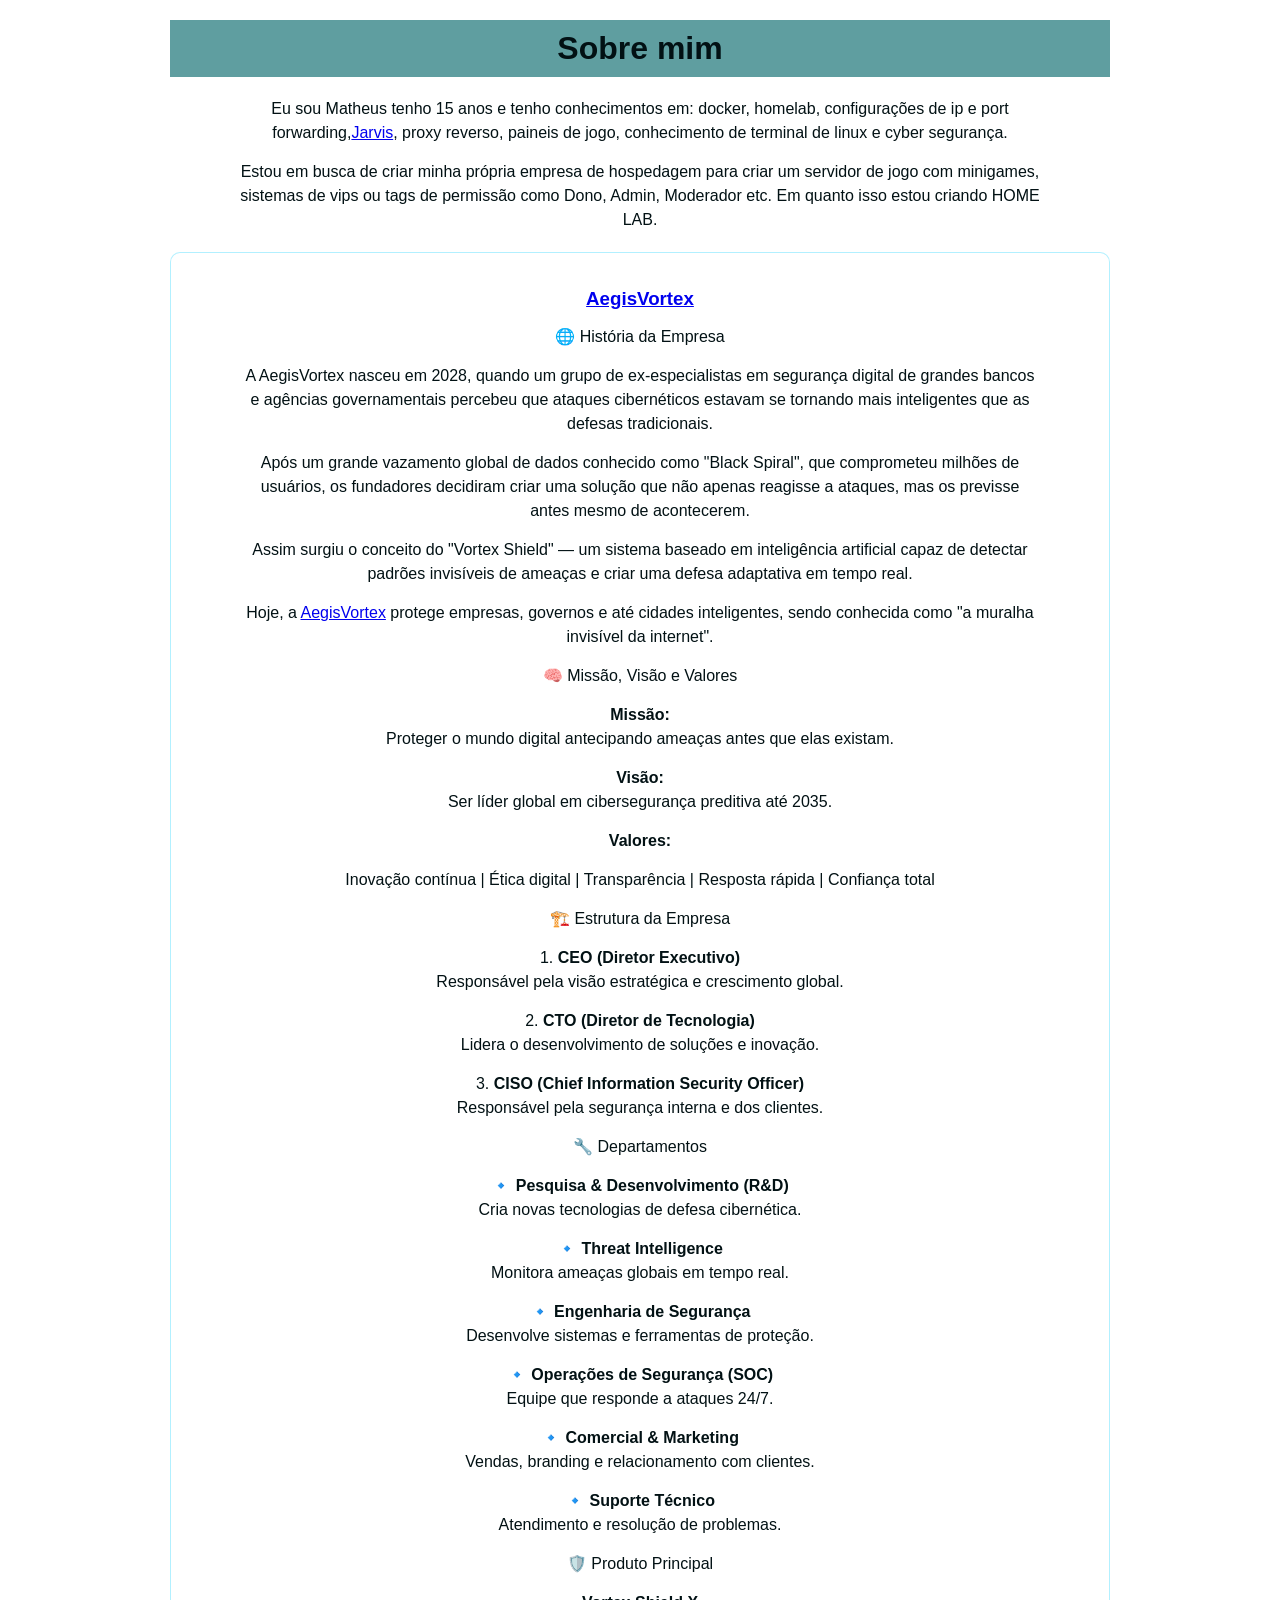
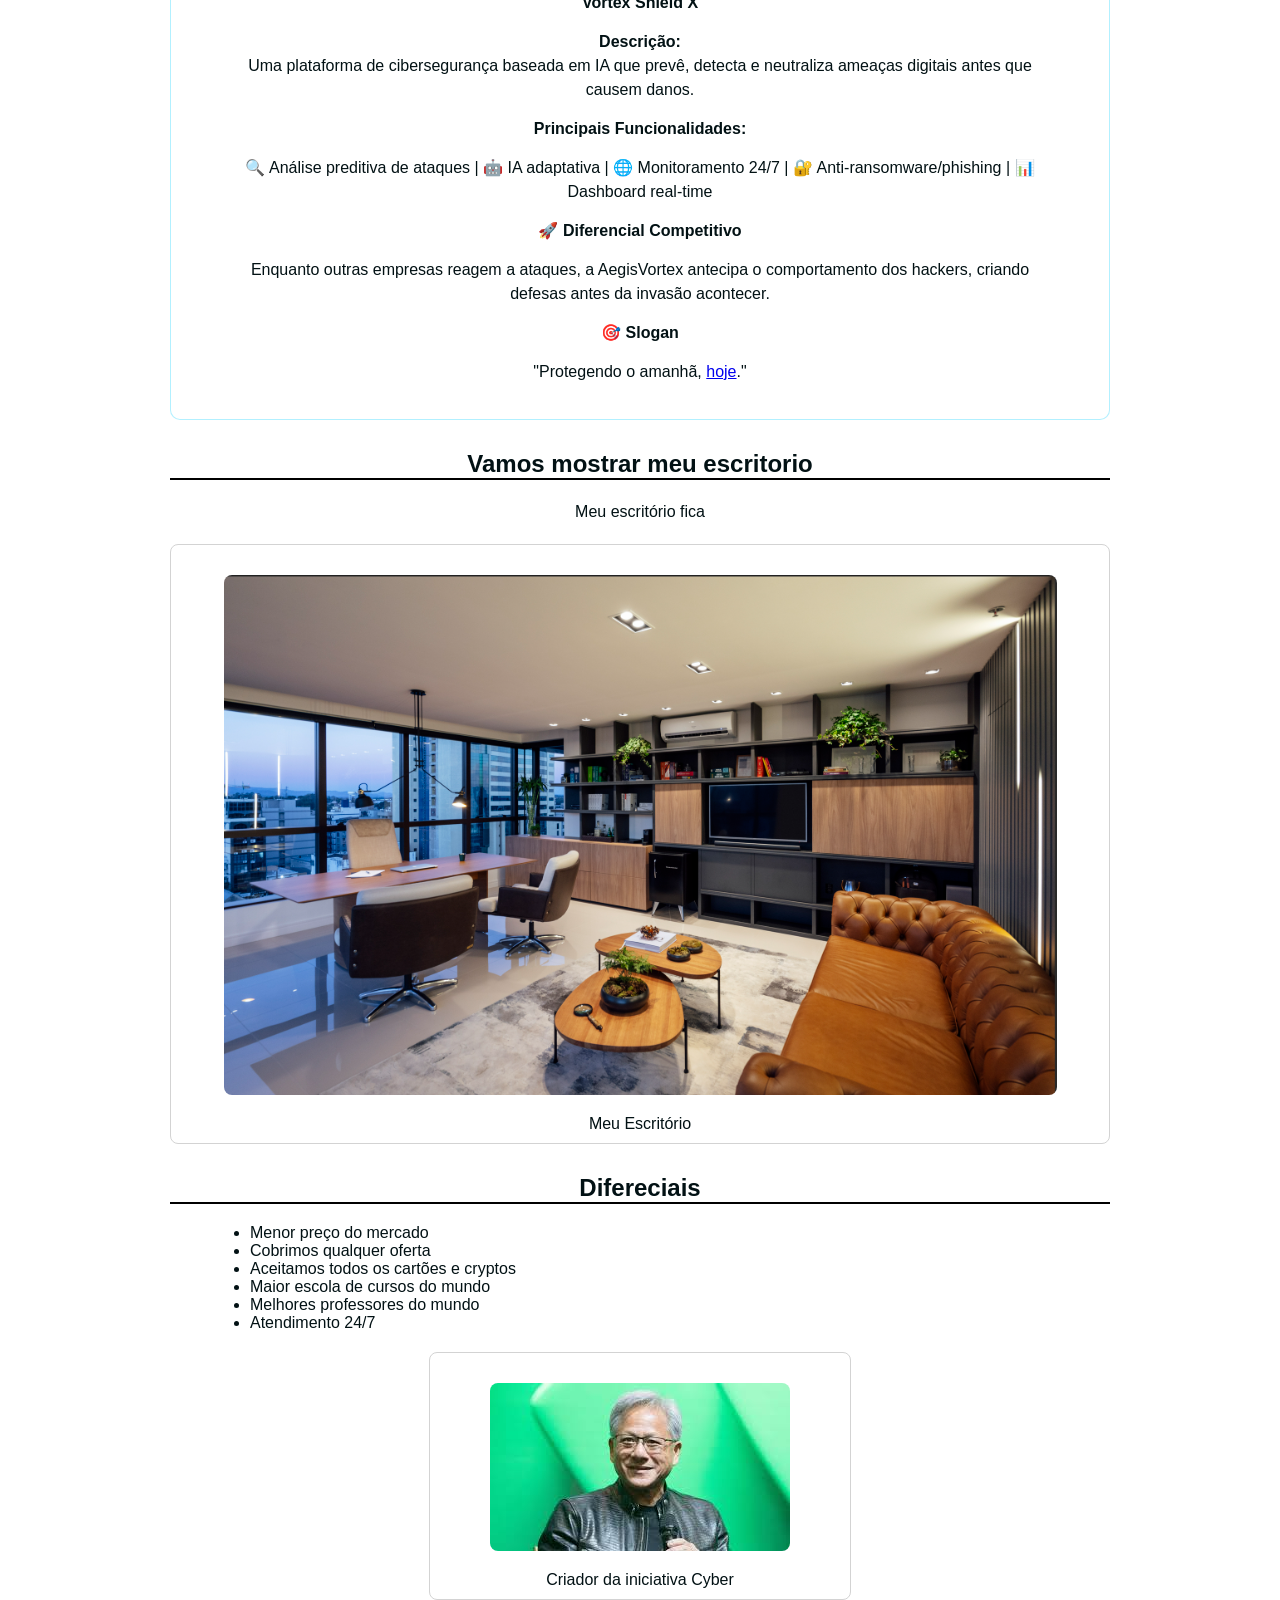
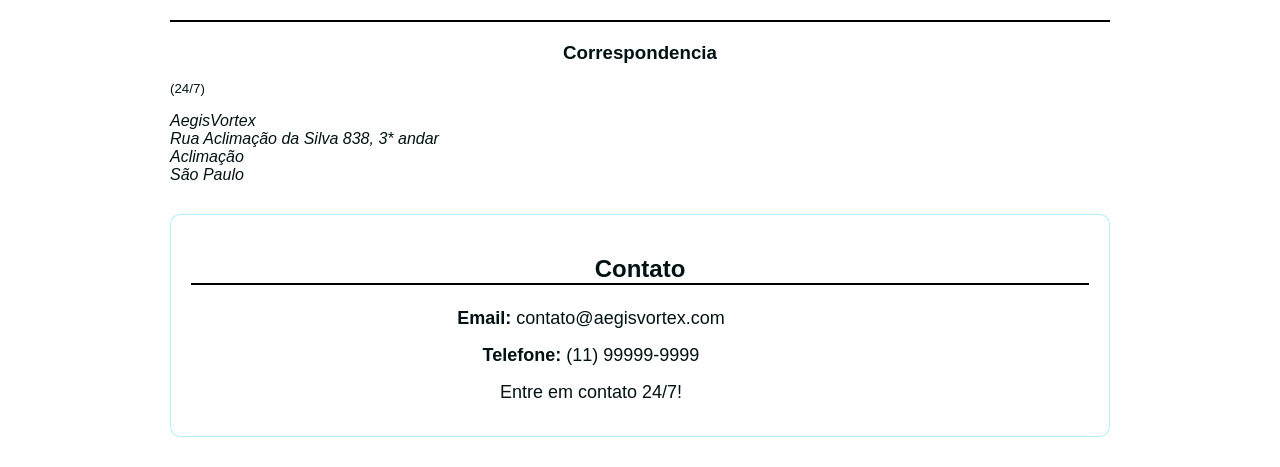
==== index.html @ 280e7a02 "s" ====
<!DOCTYPE html>
<html lang="pt-br">
<head>
    <meta charset="UTF-8">
    <meta name="viewport" content="width=device-width, initial-scale=1.0">
    <link rel="icon" href="logo.png">
    <link rel="stylesheet" href="sobre.css">
    <title>Matheus - Sobre Mim</title>
</head>
<body>
                                                        <h1 class="titulo">Sobre mim</h1>
    <p>Eu sou Matheus tenho 15 anos e tenho conhecimentos em: docker, homelab, configurações de ip e port forwarding,<a href="jarvis-blue.html">Jarvis</a>, proxy reverso, paineis de jogo, conhecimento de terminal de linux e cyber segurança.</p>
    <p>Estou em busca de criar minha própria empresa de hospedagem para criar um servidor de jogo com minigames, sistemas de vips ou tags de permissão como Dono, Admin, Moderador etc. Em quanto isso estou criando HOME LAB.</p>
    
    <div class="empresa">
        <h3><a href="black.html">AegisVortex</a></h3>
        
        <p>🌐 História da Empresa</p>
        
        <p>A AegisVortex nasceu em 2028, quando um grupo de ex-especialistas em segurança digital de grandes bancos e agências governamentais percebeu que ataques cibernéticos estavam se tornando mais inteligentes que as defesas tradicionais.</p>
        
        <p>Após um grande vazamento global de dados conhecido como "Black Spiral", que comprometeu milhões de usuários, os fundadores decidiram criar uma solução que não apenas reagisse a ataques, mas os previsse antes mesmo de acontecerem.</p>
        
        <p>Assim surgiu o conceito do "Vortex Shield" — um sistema baseado em inteligência artificial capaz de detectar padrões invisíveis de ameaças e criar uma defesa adaptativa em tempo real.</p>
        
        <p>Hoje, a <a href="https://maps.app.goo.gl/PgxfJiu7uHFUNtaAA">AegisVortex</a> protege empresas, governos e até cidades inteligentes, sendo conhecida como "a muralha invisível da internet".</p>
        
        <p>🧠 Missão, Visão e Valores</p>
        
        <p><strong>Missão:</strong><br>Proteger o mundo digital antecipando ameaças antes que elas existam.</p>
        
        <p><strong>Visão:</strong><br>Ser líder global em cibersegurança preditiva até 2035.</p>
        
        <p><strong>Valores:</strong></p>
        <p>Inovação contínua | Ética digital | Transparência | Resposta rápida | Confiança total</p>
        
        <p>🏗️ Estrutura da Empresa</p>
        
        <p>1. <strong>CEO (Diretor Executivo)</strong><br>Responsável pela visão estratégica e crescimento global.</p>
        
        <p>2. <strong>CTO (Diretor de Tecnologia)</strong><br>Lidera o desenvolvimento de soluções e inovação.</p>
        
        <p>3. <strong>CISO (Chief Information Security Officer)</strong><br>Responsável pela segurança interna e dos clientes.</p>
        
        <p>🔧 Departamentos</p>
        
        <p>🔹 <strong>Pesquisa & Desenvolvimento (R&D)</strong><br>Cria novas tecnologias de defesa cibernética.</p>
        
        <p>🔹 <strong>Threat Intelligence</strong><br>Monitora ameaças globais em tempo real.</p>
        
        <p>🔹 <strong>Engenharia de Segurança</strong><br>Desenvolve sistemas e ferramentas de proteção.</p>
        
        <p>🔹 <strong>Operações de Segurança (SOC)</strong><br>Equipe que responde a ataques 24/7.</p>
        
        <p>🔹 <strong>Comercial & Marketing</strong><br>Vendas, branding e relacionamento com clientes.</p>
        
        <p>🔹 <strong>Suporte Técnico</strong><br>Atendimento e resolução de problemas.</p>
        
        <p>🛡️ Produto Principal</p>
        <p><strong>Vortex Shield X</strong></p>
        
        <p><strong>Descrição:</strong><br>Uma plataforma de cibersegurança baseada em IA que prevê, detecta e neutraliza ameaças digitais antes que causem danos.</p>
        
        <p><strong>Principais Funcionalidades:</strong></p>
        <p>🔍 Análise preditiva de ataques | 🤖 IA adaptativa | 🌐 Monitoramento 24/7 | 🔐 Anti-ransomware/phishing | 📊 Dashboard real-time</p>
        
        <p>🚀 <strong>Diferencial Competitivo</strong></p>
        <p>Enquanto outras empresas reagem a ataques, a AegisVortex antecipa o comportamento dos hackers, criando defesas antes da invasão acontecer.</p>
        
        <p>🎯 <strong>Slogan</strong></p>
        <p>"Protegendo o amanhã, <a href="sobre.html">hoje</a>." </p>
    </div>
    
    <footer>
        <h2 class="subtitulo">Vamos mostrar meu escritorio</h2>
        <p>Meu escritório fica</p>
        <figure>
            <img src="Escritorio.png" alt="Meu Escritorio">
            <figcaption>Meu Escritório</figcaption>
        </figure>
    </footer>  
    <h2 class="subtitulo">Difereciais</h2>
    
    <ul>
        <li>Menor preço do mercado</li>
        <li>Cobrimos qualquer oferta</li>
        <li>Aceitamos todos os cartões e cryptos</li>
        <li>Maior escola de cursos do mundo</li>
        <li>Melhores professores do mundo</li>
        <li>Atendimento 24/7</li>
    </ul>
    <figure class="fundadores">
        <img src="[data-uri]" alt="">
        <figcaption>
            Criador da iniciativa Cyber 
        </figcaption>
    </figure>

<!--contato-->
<h2 class="subtitulo"></h2>
<h3>Correspondencia</h3>
<small>(24/7)</small>
<address>
    AegisVortex
    <br>
    Rua Aclimação da Silva 838, 3* andar
    <br>
    Aclimação
    <br>
    São Paulo
    <br>
    </address>

    <div id="aba-contato-simples" class="contato-aba">
        <h2 class="subtitulo">Contato</h2>
        <p><strong>Email:</strong> contato@aegisvortex.com</p>
        <p><strong>Telefone:</strong> (11) 99999-9999</p>
        <p>Entre em contato 24/7!</p>
    </div>


</body>

</html>
---- sobre.css ----
body {
    font-family: "Helvetica", "Lucida Grande", "sans-serif";
    color: #021114;
    width: 940px;
    margin-left: auto;
    margin-right: auto;
}
/* o h1 no titulo */
.titulo {
    background-color: cadetblue;
    text-align: center;
    padding: 10px;
    margin: 20px 0;
    font-size: 32px;
}
/* h2 vai virar .subtitulo*/
.subtitulo {
    border-bottom: 2px solid black;
    text-align: center;
    margin: 20px 0;
}

h3 {
    text-align: center;
    margin: 15px 0;
}

p {
    text-align: center;
    max-width: 800px;
    margin: 15px auto;
    line-height: 1.5;
}

img {
    /*já alterei*/
    max-width: 100%;
    height: auto;
    display: block;
    margin: 20px auto;
    border-radius: 8px;
}

figure {
    text-align: center;
    background-color: white;
    border: 1px solid lightgrey;
    margin: 20px auto;
    padding: 10px;
    border-radius: 8px;
}

figcaption {
    margin-top: 10px;
}

.empresa {
    max-width: 900px;
    margin: 20px auto;
    text-align: center;
    padding: 20px;
    background: rgba(255,255,255,0.05);
    border-radius: 10px;
    border: 1px solid rgba(0,204,255,0.3);
}

.fundadores {
    width: 400px;
    margin: 20px auto;
}

footer {
    text-align: center;
    margin: 30px 0;
}

ul {
    max-width: 800px;
    margin: 20px auto;
    text-align: left;
    padding-left: 20px;
}

address {
    font-style: italic;
    margin: 15px 0;
}

#aba-contato-simples {
    max-width: 900px;
    margin: 30px auto;
    padding: 20px;
    background: rgba(255,255,255,0.05);
    border: 1px solid rgba(0,204,255,0.3);
    border-radius: 10px;
    text-align: center;
}

.contato-aba p {
    font-size: 18px;
    margin: 10px 0;
}
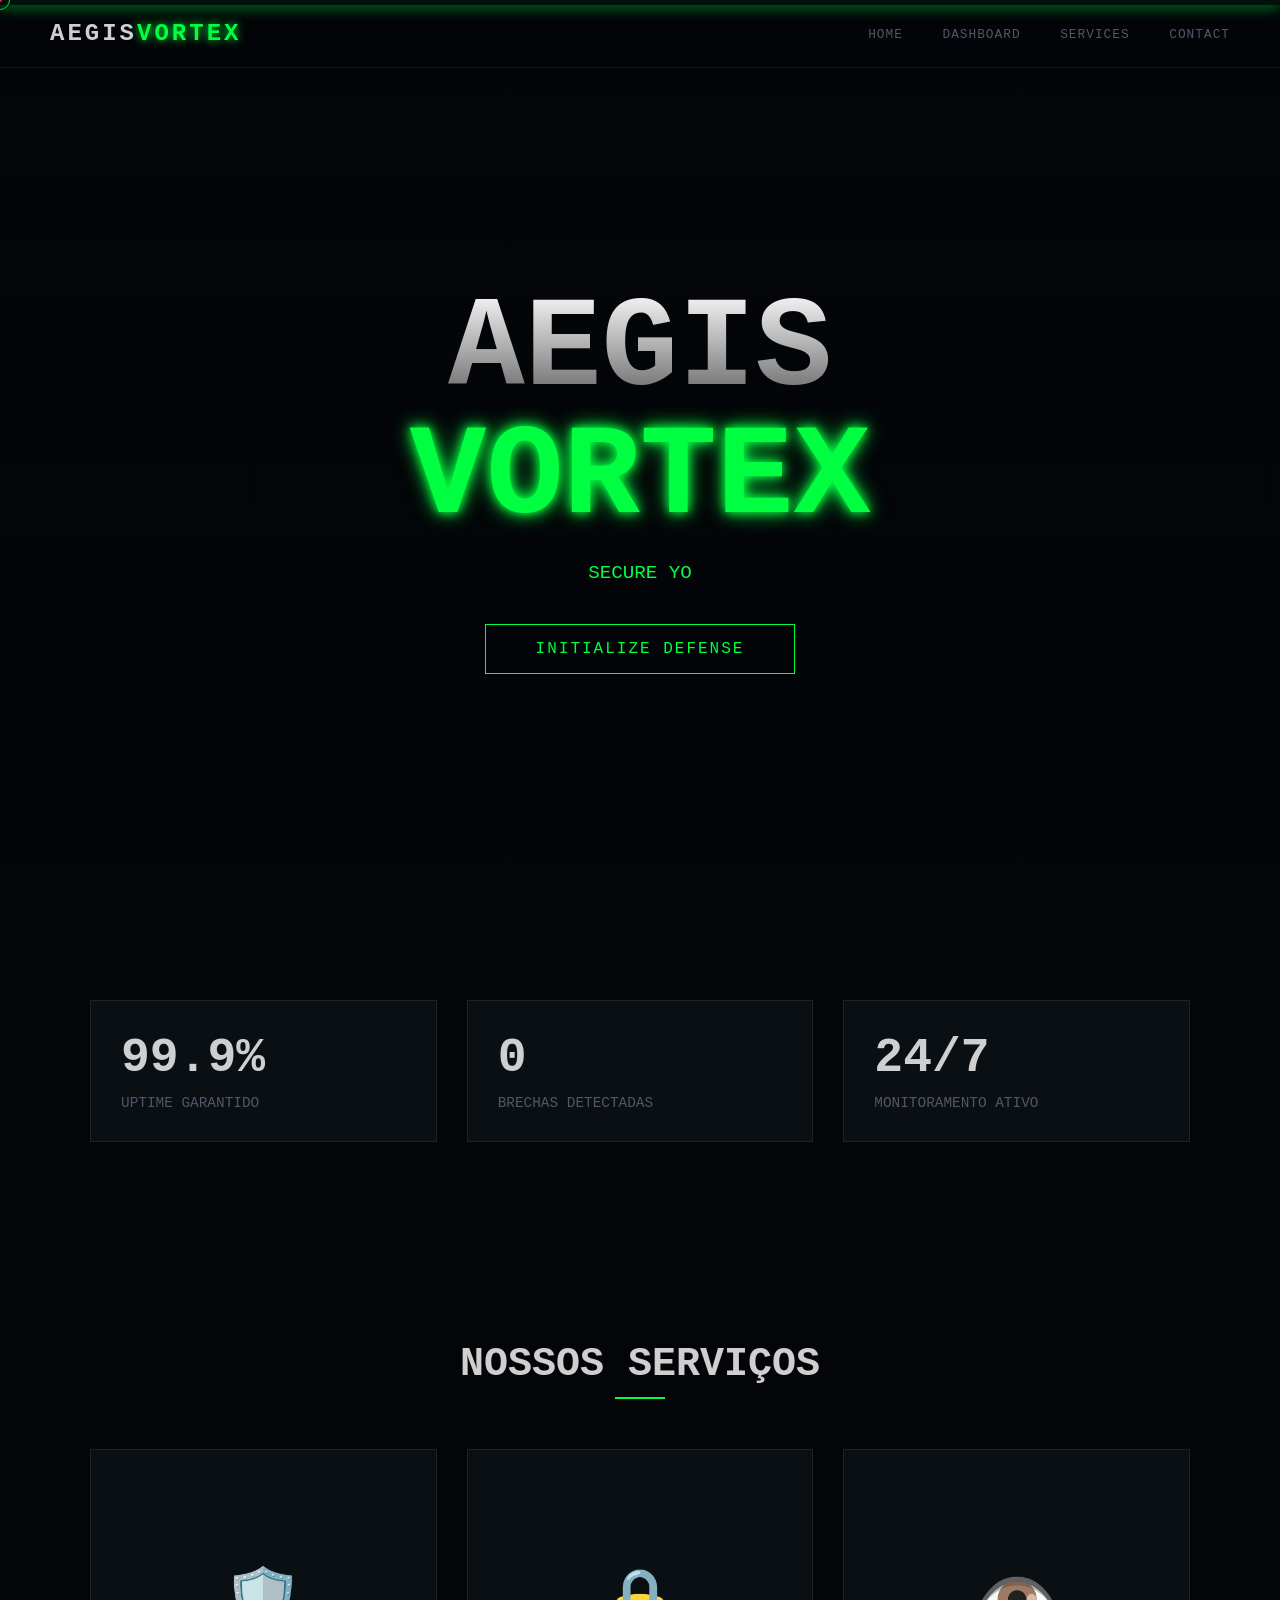
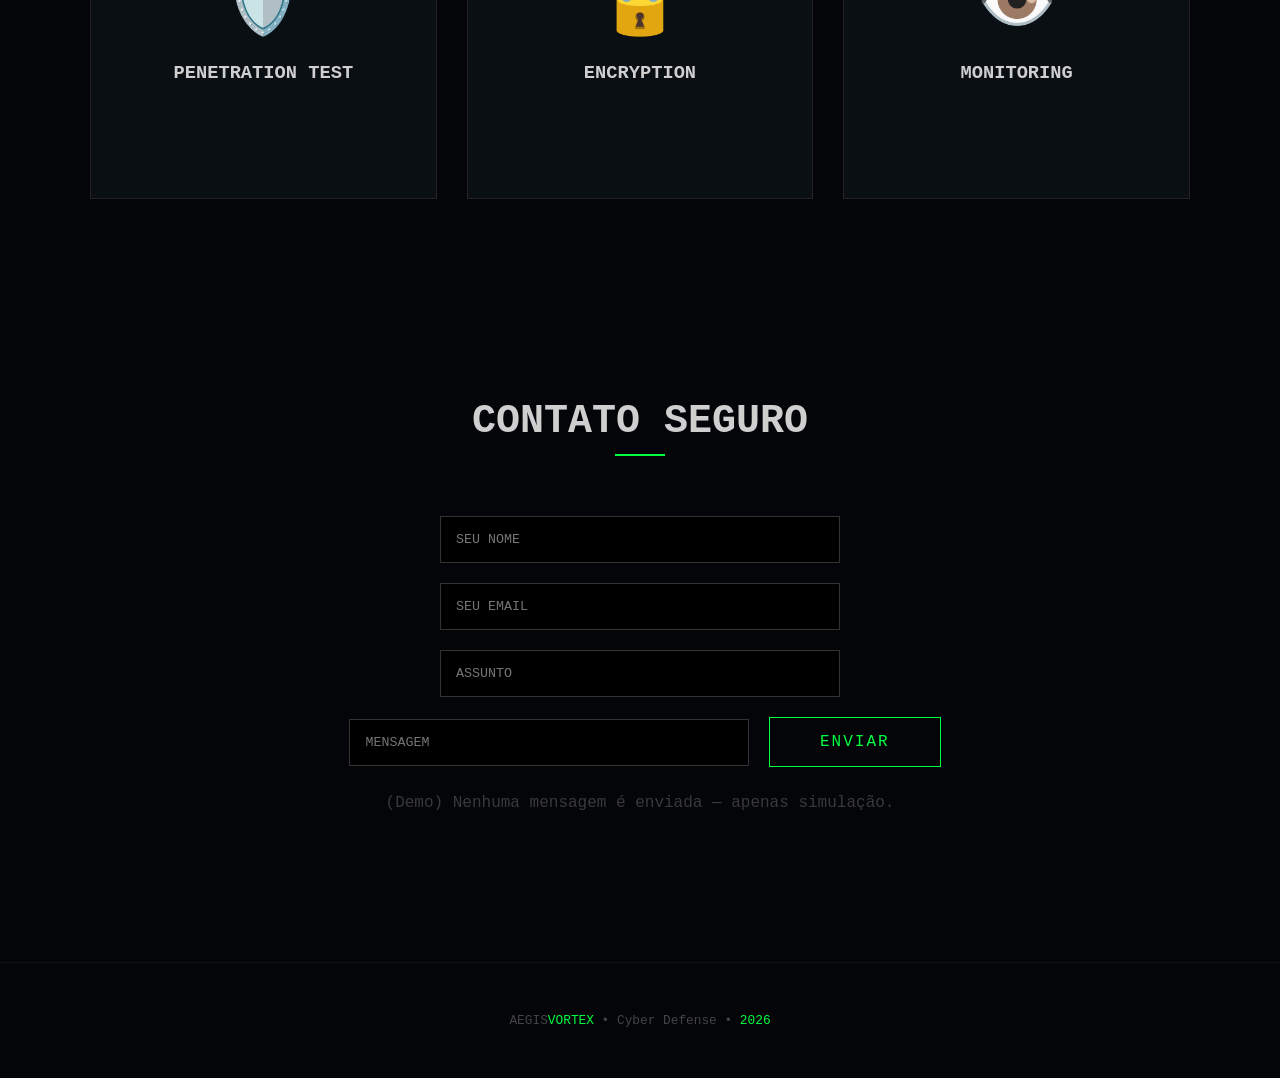
==== commit bf0e426f: "s" ====
--- a/index.html
+++ b/index.html
@@ -1,124 +1,299 @@
-<!DOCTYPE html>
-<html lang="pt-br">
-<head>
-    <meta charset="UTF-8">
-    <meta name="viewport" content="width=device-width, initial-scale=1.0">
-    <link rel="icon" href="logo.png">
-    <link rel="stylesheet" href="sobre.css">
-    <title>Matheus - Sobre Mim</title>
-</head>
-<body>
-                                                        <h1 class="titulo">Sobre mim</h1>
-    <p>Eu sou Matheus tenho 15 anos e tenho conhecimentos em: docker, homelab, configurações de ip e port forwarding,<a href="jarvis-blue.html">Jarvis</a>, proxy reverso, paineis de jogo, conhecimento de terminal de linux e cyber segurança.</p>
-    <p>Estou em busca de criar minha própria empresa de hospedagem para criar um servidor de jogo com minigames, sistemas de vips ou tags de permissão como Dono, Admin, Moderador etc. Em quanto isso estou criando HOME LAB.</p>
-    
-    <div class="empresa">
-        <h3><a href="black.html">AegisVortex</a></h3>
-        
-        <p>🌐 História da Empresa</p>
-        
-        <p>A AegisVortex nasceu em 2028, quando um grupo de ex-especialistas em segurança digital de grandes bancos e agências governamentais percebeu que ataques cibernéticos estavam se tornando mais inteligentes que as defesas tradicionais.</p>
-        
-        <p>Após um grande vazamento global de dados conhecido como "Black Spiral", que comprometeu milhões de usuários, os fundadores decidiram criar uma solução que não apenas reagisse a ataques, mas os previsse antes mesmo de acontecerem.</p>
-        
-        <p>Assim surgiu o conceito do "Vortex Shield" — um sistema baseado em inteligência artificial capaz de detectar padrões invisíveis de ameaças e criar uma defesa adaptativa em tempo real.</p>
-        
-        <p>Hoje, a <a href="https://maps.app.goo.gl/PgxfJiu7uHFUNtaAA">AegisVortex</a> protege empresas, governos e até cidades inteligentes, sendo conhecida como "a muralha invisível da internet".</p>
-        
-        <p>🧠 Missão, Visão e Valores</p>
-        
-        <p><strong>Missão:</strong><br>Proteger o mundo digital antecipando ameaças antes que elas existam.</p>
-        
-        <p><strong>Visão:</strong><br>Ser líder global em cibersegurança preditiva até 2035.</p>
-        
-        <p><strong>Valores:</strong></p>
-        <p>Inovação contínua | Ética digital | Transparência | Resposta rápida | Confiança total</p>
-        
-        <p>🏗️ Estrutura da Empresa</p>
-        
-        <p>1. <strong>CEO (Diretor Executivo)</strong><br>Responsável pela visão estratégica e crescimento global.</p>
-        
-        <p>2. <strong>CTO (Diretor de Tecnologia)</strong><br>Lidera o desenvolvimento de soluções e inovação.</p>
-        
-        <p>3. <strong>CISO (Chief Information Security Officer)</strong><br>Responsável pela segurança interna e dos clientes.</p>
-        
-        <p>🔧 Departamentos</p>
-        
-        <p>🔹 <strong>Pesquisa & Desenvolvimento (R&D)</strong><br>Cria novas tecnologias de defesa cibernética.</p>
-        
-        <p>🔹 <strong>Threat Intelligence</strong><br>Monitora ameaças globais em tempo real.</p>
-        
-        <p>🔹 <strong>Engenharia de Segurança</strong><br>Desenvolve sistemas e ferramentas de proteção.</p>
-        
-        <p>🔹 <strong>Operações de Segurança (SOC)</strong><br>Equipe que responde a ataques 24/7.</p>
-        
-        <p>🔹 <strong>Comercial & Marketing</strong><br>Vendas, branding e relacionamento com clientes.</p>
-        
-        <p>🔹 <strong>Suporte Técnico</strong><br>Atendimento e resolução de problemas.</p>
-        
-        <p>🛡️ Produto Principal</p>
-        <p><strong>Vortex Shield X</strong></p>
-        
-        <p><strong>Descrição:</strong><br>Uma plataforma de cibersegurança baseada em IA que prevê, detecta e neutraliza ameaças digitais antes que causem danos.</p>
-        
-        <p><strong>Principais Funcionalidades:</strong></p>
-        <p>🔍 Análise preditiva de ataques | 🤖 IA adaptativa | 🌐 Monitoramento 24/7 | 🔐 Anti-ransomware/phishing | 📊 Dashboard real-time</p>
-        
-        <p>🚀 <strong>Diferencial Competitivo</strong></p>
-        <p>Enquanto outras empresas reagem a ataques, a AegisVortex antecipa o comportamento dos hackers, criando defesas antes da invasão acontecer.</p>
-        
-        <p>🎯 <strong>Slogan</strong></p>
-        <p>"Protegendo o amanhã, <a href="sobre.html">hoje</a>." </p>
-    </div>
-    
-    <footer>
-        <h2 class="subtitulo">Vamos mostrar meu escritorio</h2>
-        <p>Meu escritório fica</p>
-        <figure>
-            <img src="Escritorio.png" alt="Meu Escritorio">
-            <figcaption>Meu Escritório</figcaption>
-        </figure>
-    </footer>  
-    <h2 class="subtitulo">Difereciais</h2>
-    
-    <ul>
-        <li>Menor preço do mercado</li>
-        <li>Cobrimos qualquer oferta</li>
-        <li>Aceitamos todos os cartões e cryptos</li>
-        <li>Maior escola de cursos do mundo</li>
-        <li>Melhores professores do mundo</li>
-        <li>Atendimento 24/7</li>
-    </ul>
-    <figure class="fundadores">
-        <img src="[data-uri]" alt="">
-        <figcaption>
-            Criador da iniciativa Cyber 
-        </figcaption>
-    </figure>
-
-<!--contato-->
-<h2 class="subtitulo"></h2>
-<h3>Correspondencia</h3>
-<small>(24/7)</small>
-<address>
-    AegisVortex
-    <br>
-    Rua Aclimação da Silva 838, 3* andar
-    <br>
-    Aclimação
-    <br>
-    São Paulo
-    <br>
-    </address>
-
-    <div id="aba-contato-simples" class="contato-aba">
-        <h2 class="subtitulo">Contato</h2>
-        <p><strong>Email:</strong> contato@aegisvortex.com</p>
-        <p><strong>Telefone:</strong> (11) 99999-9999</p>
-        <p>Entre em contato 24/7!</p>
-    </div>
-
-
-</body>
-
-</html>
+<!DOCTYPE html>
+<html lang="pt-BR">
+<head>
+    <meta charset="UTF-8">
+    <meta name="viewport" content="width=device-width, initial-scale=1.0">
+    <title>AegisVortex - Cyber Defense</title>
+    <style>
+        :root {
+            --bg-dark: #030508;
+            --bg-panel: #0a0f14;
+            --primary: #00ff41;
+            --secondary: #00e5ff;
+            --danger: #ff0055;
+            --text-main: #cfcfcf;
+            --text-muted: #556;
+            --font-main: 'Courier New', monospace;
+        }
+        * { margin: 0; padding: 0; box-sizing: border-box; }
+        body { background: var(--bg-dark); color: var(--text-main); font-family: var(--font-main); overflow-x: hidden; }
+
+        /* CURSOR */
+        #cursor { position: fixed; width: 20px; height: 20px; border: 1px solid var(--primary); border-radius: 50%; pointer-events: none; z-index: 9999; transform: translate(-50%, -50%); mix-blend-mode: difference; }
+        #cursor::after { content: ''; position: absolute; top: 50%; left: 50%; width: 4px; height: 4px; background: var(--danger); transform: translate(-50%, -50%); border-radius: 50%; }
+
+        /* ANIMAÇÕES */
+        @keyframes scanline { 0% { top: -10%; } 100% { top: 110%; } }
+        @keyframes glitch-anim { 0% { clip-path: inset(20% 0 80% 0); transform: translate(-2px, 1px); } 20% { clip-path: inset(60% 0 10% 0); transform: translate(2px, -1px); } 40% { clip-path: inset(40% 0 50% 0); transform: translate(-2px, 2px); } 60% { clip-path: inset(80% 0 5% 0); transform: translate(2px, -2px); } 80% { clip-path: inset(10% 0 70% 0); transform: translate(-1px, 1px); } 100% { clip-path: inset(30% 0 50% 0); transform: translate(0); } }
+        @keyframes matrixRain { 0% { background-position: 0 0; } 100% { background-position: 0 100%; } }
+        @keyframes typing { from { width: 0; } to { width: 100%; } }
+        @keyframes blink { 50% { border-color: transparent; } }
+        @keyframes pulse { 0%, 100% { opacity: 1; } 50% { opacity: 0.5; } }
+        @keyframes float { 0%, 100% { transform: translateY(0); } 50% { transform: translateY(-10px); } }
+
+        /* LOADER */
+        #loader { position: fixed; inset: 0; background: #000; z-index: 9999; display: flex; flex-direction: column; align-items: center; justify-content: center; transition: opacity 0.8s ease, visibility 0.8s ease; }
+        #loader.hidden { opacity: 0; visibility: hidden; pointer-events: none; }
+        .loader-box { border: 1px solid var(--primary); padding: 40px; width: 450px; background: #000; position: relative; overflow: hidden; box-shadow: 0 0 30px rgba(0, 255, 65, 0.1); }
+        .loader-text { color: var(--primary); font-size: 1.2rem; border-right: 2px solid var(--primary); white-space: nowrap; overflow: hidden; display: inline-block; animation: typing 2s steps(25) forwards, blink 0.5s step-end infinite; width: 25ch; }
+        .loader-bar { position: absolute; bottom: 0; left: 0; height: 2px; background: var(--primary); width: 0%; box-shadow: 0 0 10px var(--primary); }
+        .skip-btn { position: absolute; bottom: 20px; right: 20px; background: transparent; border: 1px solid #333; color: #555; padding: 10px 20px; font-family: inherit; font-size: 0.8rem; cursor: pointer; transition: 0.3s; }
+        .skip-btn:hover { border-color: var(--primary); color: var(--primary); }
+
+        /* SCROLL PROGRESS */
+        #progressBar { position: fixed; top: 0; left: 0; height: 2px; background: linear-gradient(90deg, var(--primary), var(--secondary)); width: 0%; z-index: 10000; box-shadow: 0 0 10px var(--primary); }
+
+        /* SCANLINE */
+        .scanline-overlay { position: fixed; left: 0; width: 100%; height: 5px; background: rgba(0, 255, 65, 0.05); box-shadow: 0 0 15px var(--primary); z-index: 900; animation: scanline 4s linear infinite; pointer-events: none; }
+
+        /* MATRIX BG */
+        #matrix-bg { position: fixed; top: 0; left: 0; width: 100%; height: 100%; background: linear-gradient(to bottom, transparent 0%, var(--bg-dark) 100%), repeating-linear-gradient(0deg, transparent, transparent 2px, rgba(0, 255, 65, 0.03) 3px); z-index: -2; background-size: 100% 100%, 100% 4px; animation: matrixRain 20s linear infinite; pointer-events: none; }
+
+        /* MAIN CONTENT */
+        #main-content { opacity: 0; transition: opacity 1s ease; }
+        #main-content.visible { opacity: 1; }
+
+        /* HEADER */
+        header { display: flex; justify-content: space-between; align-items: center; padding: 20px 50px; background: rgba(3, 5, 8, 0.9); backdrop-filter: blur(5px); position: fixed; width: 100%; z-index: 100; border-bottom: 1px solid rgba(0,255,65,0.1); }
+        .logo { font-size: 1.5rem; font-weight: bold; letter-spacing: 3px; text-transform: uppercase; }
+        .logo span { color: var(--primary); text-shadow: 0 0 10px var(--primary); }
+        nav a { color: var(--text-muted); text-decoration: none; margin-left: 30px; font-size: 0.8rem; text-transform: uppercase; letter-spacing: 1px; transition: 0.3s; }
+        nav a:hover { color: var(--secondary); text-shadow: 0 0 10px var(--secondary); letter-spacing: 2px; }
+
+        /* HERO */
+        .hero { height: 100vh; display: flex; flex-direction: column; justify-content: center; align-items: center; text-align: center; perspective: 1000px; padding-top: 60px; }
+        .hero-title { font-size: 8rem; line-height: 1; background: linear-gradient(180deg, #fff, #555); -webkit-background-clip: text; -webkit-text-fill-color: transparent; position: relative; }
+        .hero-title-2 { font-size: 8rem; line-height: 1; color: var(--primary); -webkit-text-fill-color: var(--primary); text-shadow: 0 0 10px var(--primary), 0 0 20px var(--primary); }
+        .glitch-layer { position: absolute; top: 0; left: 0; width: 100%; height: 100%; opacity: 0; }
+        .hero:hover .glitch-layer:nth-child(2) { color: var(--danger); animation: glitch-anim 0.3s infinite; opacity: 0.8; }
+        .hero:hover .glitch-layer:nth-child(3) { color: var(--secondary); animation: glitch-anim 0.3s infinite reverse; opacity: 0.8; }
+        .hero-sub { color: var(--primary); font-size: 1.2rem; margin-top: 20px; }
+        .btn-cyber { margin-top: 40px; padding: 15px 50px; background: transparent; border: 1px solid var(--primary); color: var(--primary); font-family: inherit; font-size: 1rem; letter-spacing: 2px; position: relative; overflow: hidden; transition: 0.3s; cursor: pointer; }
+        .btn-cyber::before { content: ''; position: absolute; top: 0; left: -100%; width: 100%; height: 100%; background: linear-gradient(90deg, transparent, rgba(0,255,65,0.3), transparent); transition: 0.5s; }
+        .btn-cyber:hover::before { left: 100%; }
+        .btn-cyber:hover { background: var(--primary); color: #000; box-shadow: 0 0 30px rgba(0,255,65,0.4); }
+
+        /* DASHBOARD */
+        .dashboard { padding: 100px 50px; max-width: 1200px; margin: 0 auto; display: grid; grid-template-columns: repeat(auto-fit, minmax(300px, 1fr)); gap: 30px; }
+        .stat-card { background: var(--bg-panel); border: 1px solid #222; padding: 30px; position: relative; transition: 0.3s; }
+        .stat-card:hover { transform: translateY(-5px); border-color: var(--primary); }
+        .stat-number { font-size: 3rem; color: var(--text-main); font-weight: bold; animation: pulse 2s infinite; }
+        .stat-label { color: var(--text-muted); font-size: 0.9rem; text-transform: uppercase; margin-top: 10px; }
+
+        /* SERVICES */
+        .services-section { padding: 100px 50px; max-width: 1200px; margin: 0 auto; }
+        .section-title { font-size: 2.5rem; text-align: center; margin-bottom: 50px; }
+        .section-title::after { content: ''; display: block; width: 50px; height: 2px; background: var(--primary); margin: 10px auto 0; }
+        .flip-grid { display: grid; grid-template-columns: repeat(auto-fit, minmax(280px, 1fr)); gap: 30px; perspective: 1000px; }
+        .flip-card { height: 350px; transform-style: preserve-3d; transition: transform 0.8s; cursor: pointer; }
+        .flip-card:hover { transform: rotateY(180deg); }
+        .flip-card-inner { position: relative; width: 100%; height: 100%; transform-style: preserve-3d; }
+        .flip-front, .flip-back { position: absolute; width: 100%; height: 100%; backface-visibility: hidden; display: flex; flex-direction: column; justify-content: center; align-items: center; padding: 30px; text-align: center; border: 1px solid #222; background: var(--bg-panel); }
+        .flip-back { transform: rotateY(180deg); border-color: var(--secondary); background: rgba(0, 229, 255, 0.05); }
+        .icon-cyber { font-size: 4rem; color: var(--primary); margin-bottom: 20px; animation: float 3s ease-in-out infinite; }
+        .flip-back h3 { color: var(--secondary); margin-bottom: 15px; }
+
+        /* CONTACT */
+        .contact-section { padding: 100px 50px; text-align: center; max-width: 800px; margin: 0 auto; }
+        .input-cyber { width: 100%; max-width: 400px; padding: 15px; margin: 10px; background: #000; border: 1px solid #333; color: var(--primary); font-family: inherit; outline: none; transition: 0.3s; }
+        .input-cyber:focus { border-color: var(--primary); box-shadow: 0 0 15px rgba(0,255,65,0.2); }
+        .submit-cyber { margin-top: 10px; padding: 15px 50px; background: transparent; border: 1px solid var(--primary); color: var(--primary); font-family: inherit; font-size: 1rem; letter-spacing: 2px; cursor: pointer; transition: 0.3s; }
+        .submit-cyber:hover { background: var(--primary); color: #000; box-shadow: 0 0 30px rgba(0,255,65,0.4); }
+
+        /* FOOTER */
+        footer { padding: 50px; text-align: center; color: #444; font-size: 0.8rem; border-top: 1px solid #111; margin-top: 50px; }
+        footer span { color: var(--primary); }
+
+        @media (max-width: 768px) {
+            .hero-title, .hero-title-2 { font-size: 4rem; }
+            .dashboard { grid-template-columns: 1fr; }
+            header { padding: 20px; }
+            nav { display: none; }
+        }
+    </style>
+</head>
+<body>
+    <!-- CURSOR -->
+    <div id="cursor"></div>
+
+    <!-- SCANLINE -->
+    <div class="scanline-overlay"></div>
+
+    <!-- LOADER -->
+    <div id="loader">
+        <div class="loader-box">
+            <div class="loader-text">> EXECUTING AEGIS PROTOCOL...</div>
+            <div class="loader-bar" id="bar"></div>
+        </div>
+        <button class="skip-btn" id="skipBtn">[ SKIP INTRO ]</button>
+    </div>
+
+    <!-- BG MATRIX -->
+    <div id="matrix-bg"></div>
+
+    <!-- SCROLL PROGRESS BAR -->
+    <div id="progressBar"></div>
+
+    <!-- MAIN CONTENT -->
+    <div id="main-content">
+        <header>
+            <div class="logo">AEGIS<span>VORTEX</span></div>
+            <nav>
+                <a href="#home">HOME</a>
+                <a href="#dashboard">DASHBOARD</a>
+                <a href="#services">SERVICES</a>
+                <a href="#contact">CONTACT</a>
+            </nav>
+        </header>
+
+        <section id="home" class="hero">
+            <div style="position: relative;">
+                <h1 class="hero-title">AEGIS</h1>
+                <h1 class="hero-title glitch-layer">AEGIS</h1>
+                <h1 class="hero-title glitch-layer">AEGIS</h1>
+            </div>
+            <h1 class="hero-title-2">VORTEX</h1>
+            <p class="hero-sub" id="typewriter"></p>
+            <button class="btn-cyber" id="initBtn">INITIALIZE DEFENSE</button>
+        </section>
+
+        <section id="dashboard" class="dashboard">
+            <div class="stat-card">
+                <div class="stat-number">99.9%</div>
+                <div class="stat-label">Uptime Garantido</div>
+            </div>
+            <div class="stat-card">
+                <div class="stat-number">0</div>
+                <div class="stat-label">Brechas Detectadas</div>
+            </div>
+            <div class="stat-card">
+                <div class="stat-number">24/7</div>
+                <div class="stat-label">Monitoramento Ativo</div>
+            </div>
+        </section>
+
+        <section id="services" class="services-section">
+            <h2 class="section-title">NOSSOS SERVIÇOS</h2>
+            <div class="flip-grid">
+                <div class="flip-card">
+                    <div class="flip-card-inner">
+                        <div class="flip-front">
+                            <div class="icon-cyber">🛡️</div>
+                            <h3>PENETRATION TEST</h3>
+                        </div>
+                        <div class="flip-back">
+                            <h3>_ANALISE_AVANCADA</h3>
+                            <p>Simulamos ataques para identificar vulnerabilidades antes que invasores reais descubram.</p>
+                        </div>
+                    </div>
+                </div>
+                <div class="flip-card">
+                    <div class="flip-card-inner">
+                        <div class="flip-front">
+                            <div class="icon-cyber">🔒</div>
+                            <h3>ENCRYPTION</h3>
+                        </div>
+                        <div class="flip-back">
+                            <h3>_CRIPTOGRAFIA_MILITAR</h3>
+                            <p>Proteção de dados de nível militar com algoritmos pós-quânticos.</p>
+                        </div>
+                    </div>
+                </div>
+                <div class="flip-card">
+                    <div class="flip-card-inner">
+                        <div class="flip-front">
+                            <div class="icon-cyber">👁️</div>
+                            <h3>MONITORING</h3>
+                        </div>
+                        <div class="flip-back">
+                            <h3>_VIGILANCIA_CONTINUA</h3>
+                            <p>IA monitorando seus sistemas 24/7 para detectar anomalias em tempo real.</p>
+                        </div>
+                    </div>
+                </div>
+            </div>
+        </section>
+
+        <section id="contact" class="contact-section">
+            <h2 class="section-title">CONTATO SEGURO</h2>
+            <form id="contactForm" onsubmit="return false;">
+                <input type="text" class="input-cyber" name="name" placeholder="SEU NOME" required>
+                <input type="email" class="input-cyber" name="email" placeholder="SEU EMAIL" required>
+                <input type="text" class="input-cyber" name="subject" placeholder="ASSUNTO" required>
+                <input type="text" class="input-cyber" name="message" placeholder="MENSAGEM" required>
+                <button type="submit" class="submit-cyber">ENVIAR</button>
+                <p style="max-width:520px;margin:18px auto 0;color:#3a3a3a;">
+                    (Demo) Nenhuma mensagem é enviada — apenas simulação.
+                </p>
+            </form>
+        </section>
+
+        <footer>
+            <div>AEGIS<span>VORTEX</span> • Cyber Defense • <span id="year"></span></div>
+        </footer>
+    </div>
+
+    <script>
+        // Cursor
+        const cursor = document.getElementById('cursor');
+        window.addEventListener('mousemove', (e) => {
+            cursor.style.left = e.clientX + 'px';
+            cursor.style.top = e.clientY + 'px';
+        });
+
+        // Loader + reveal
+        const loader = document.getElementById('loader');
+        const mainContent = document.getElementById('main-content');
+        const bar = document.getElementById('bar');
+        const skipBtn = document.getElementById('skipBtn');
+
+        let progress = 0;
+        const interval = setInterval(() => {
+            progress += 2;
+            bar.style.width = progress + '%';
+            if (progress >= 100) {
+                clearInterval(interval);
+                loader.classList.add('hidden');
+                mainContent.classList.add('visible');
+            }
+        }, 25);
+
+        skipBtn.addEventListener('click', () => {
+            clearInterval(interval);
+            bar.style.width = '100%';
+            loader.classList.add('hidden');
+            mainContent.classList.add('visible');
+        });
+
+        // Progress bar
+        const progressBar = document.getElementById('progressBar');
+        window.addEventListener('scroll', () => {
+            const doc = document.documentElement;
+            const scrollTop = doc.scrollTop;
+            const scrollHeight = doc.scrollHeight - doc.clientHeight;
+            const pct = scrollHeight > 0 ? (scrollTop / scrollHeight) * 100 : 0;
+            progressBar.style.width = pct + '%';
+        }, { passive: true });
+
+        // Typewriter
+        const typewriterEl = document.getElementById('typewriter');
+        const text = 'SECURE YOUR SYSTEMS • DETECT THREATS • RESPOND FAST';
+        let idx = 0;
+        function tick() {
+            typewriterEl.textContent = text.slice(0, idx);
+            idx++;
+            if (idx <= text.length) setTimeout(tick, 35);
+        }
+        setTimeout(tick, 900);
+
+        // Button demo
+        const initBtn = document.getElementById('initBtn');
+        initBtn.addEventListener('click', () => {
+            alert('AEGIS PROTOCOL INITIALIZED (demo)');
+        });
+
+        // Footer year
+        document.getElementById('year').textContent = new Date().getFullYear();
+    </script>
+</body>
+</html>
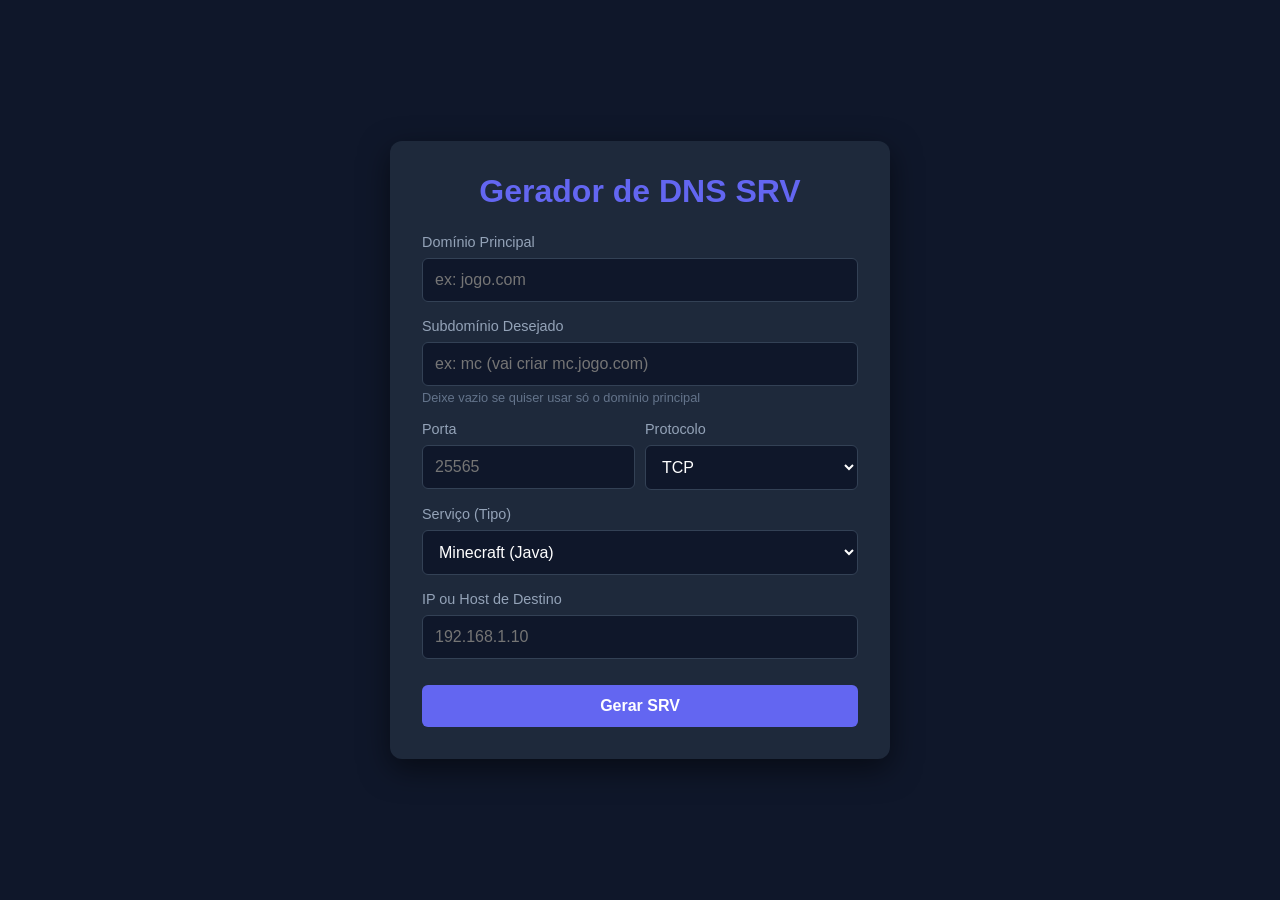
==== commit 9602085e: "Replace old HTML content with DNS SRV generatorSRV" ====
--- a/index.html
+++ b/index.html
@@ -1,299 +1,184 @@
 <!DOCTYPE html>
-<html lang="pt-BR">
+<html lang="pt-br">
 <head>
     <meta charset="UTF-8">
     <meta name="viewport" content="width=device-width, initial-scale=1.0">
-    <title>AegisVortex - Cyber Defense</title>
+    <title>Gerador de DNS SRV</title>
     <style>
-        :root {
-            --bg-dark: #030508;
-            --bg-panel: #0a0f14;
-            --primary: #00ff41;
-            --secondary: #00e5ff;
-            --danger: #ff0055;
-            --text-main: #cfcfcf;
-            --text-muted: #556;
-            --font-main: 'Courier New', monospace;
+        * { box-sizing: border-box; margin: 0; padding: 0; }
+        body {
+            font-family: 'Segoe UI', sans-serif;
+            background-color: #0f172a;
+            color: #f8fafc;
+            display: flex;
+            justify-content: center;
+            align-items: center;
+            min-height: 100vh;
+            padding: 20px;
         }
-        * { margin: 0; padding: 0; box-sizing: border-box; }
-        body { background: var(--bg-dark); color: var(--text-main); font-family: var(--font-main); overflow-x: hidden; }
-
-        /* CURSOR */
-        #cursor { position: fixed; width: 20px; height: 20px; border: 1px solid var(--primary); border-radius: 50%; pointer-events: none; z-index: 9999; transform: translate(-50%, -50%); mix-blend-mode: difference; }
-        #cursor::after { content: ''; position: absolute; top: 50%; left: 50%; width: 4px; height: 4px; background: var(--danger); transform: translate(-50%, -50%); border-radius: 50%; }
-
-        /* ANIMAÇÕES */
-        @keyframes scanline { 0% { top: -10%; } 100% { top: 110%; } }
-        @keyframes glitch-anim { 0% { clip-path: inset(20% 0 80% 0); transform: translate(-2px, 1px); } 20% { clip-path: inset(60% 0 10% 0); transform: translate(2px, -1px); } 40% { clip-path: inset(40% 0 50% 0); transform: translate(-2px, 2px); } 60% { clip-path: inset(80% 0 5% 0); transform: translate(2px, -2px); } 80% { clip-path: inset(10% 0 70% 0); transform: translate(-1px, 1px); } 100% { clip-path: inset(30% 0 50% 0); transform: translate(0); } }
-        @keyframes matrixRain { 0% { background-position: 0 0; } 100% { background-position: 0 100%; } }
-        @keyframes typing { from { width: 0; } to { width: 100%; } }
-        @keyframes blink { 50% { border-color: transparent; } }
-        @keyframes pulse { 0%, 100% { opacity: 1; } 50% { opacity: 0.5; } }
-        @keyframes float { 0%, 100% { transform: translateY(0); } 50% { transform: translateY(-10px); } }
-
-        /* LOADER */
-        #loader { position: fixed; inset: 0; background: #000; z-index: 9999; display: flex; flex-direction: column; align-items: center; justify-content: center; transition: opacity 0.8s ease, visibility 0.8s ease; }
-        #loader.hidden { opacity: 0; visibility: hidden; pointer-events: none; }
-        .loader-box { border: 1px solid var(--primary); padding: 40px; width: 450px; background: #000; position: relative; overflow: hidden; box-shadow: 0 0 30px rgba(0, 255, 65, 0.1); }
-        .loader-text { color: var(--primary); font-size: 1.2rem; border-right: 2px solid var(--primary); white-space: nowrap; overflow: hidden; display: inline-block; animation: typing 2s steps(25) forwards, blink 0.5s step-end infinite; width: 25ch; }
-        .loader-bar { position: absolute; bottom: 0; left: 0; height: 2px; background: var(--primary); width: 0%; box-shadow: 0 0 10px var(--primary); }
-        .skip-btn { position: absolute; bottom: 20px; right: 20px; background: transparent; border: 1px solid #333; color: #555; padding: 10px 20px; font-family: inherit; font-size: 0.8rem; cursor: pointer; transition: 0.3s; }
-        .skip-btn:hover { border-color: var(--primary); color: var(--primary); }
-
-        /* SCROLL PROGRESS */
-        #progressBar { position: fixed; top: 0; left: 0; height: 2px; background: linear-gradient(90deg, var(--primary), var(--secondary)); width: 0%; z-index: 10000; box-shadow: 0 0 10px var(--primary); }
-
-        /* SCANLINE */
-        .scanline-overlay { position: fixed; left: 0; width: 100%; height: 5px; background: rgba(0, 255, 65, 0.05); box-shadow: 0 0 15px var(--primary); z-index: 900; animation: scanline 4s linear infinite; pointer-events: none; }
-
-        /* MATRIX BG */
-        #matrix-bg { position: fixed; top: 0; left: 0; width: 100%; height: 100%; background: linear-gradient(to bottom, transparent 0%, var(--bg-dark) 100%), repeating-linear-gradient(0deg, transparent, transparent 2px, rgba(0, 255, 65, 0.03) 3px); z-index: -2; background-size: 100% 100%, 100% 4px; animation: matrixRain 20s linear infinite; pointer-events: none; }
-
-        /* MAIN CONTENT */
-        #main-content { opacity: 0; transition: opacity 1s ease; }
-        #main-content.visible { opacity: 1; }
-
-        /* HEADER */
-        header { display: flex; justify-content: space-between; align-items: center; padding: 20px 50px; background: rgba(3, 5, 8, 0.9); backdrop-filter: blur(5px); position: fixed; width: 100%; z-index: 100; border-bottom: 1px solid rgba(0,255,65,0.1); }
-        .logo { font-size: 1.5rem; font-weight: bold; letter-spacing: 3px; text-transform: uppercase; }
-        .logo span { color: var(--primary); text-shadow: 0 0 10px var(--primary); }
-        nav a { color: var(--text-muted); text-decoration: none; margin-left: 30px; font-size: 0.8rem; text-transform: uppercase; letter-spacing: 1px; transition: 0.3s; }
-        nav a:hover { color: var(--secondary); text-shadow: 0 0 10px var(--secondary); letter-spacing: 2px; }
-
-        /* HERO */
-        .hero { height: 100vh; display: flex; flex-direction: column; justify-content: center; align-items: center; text-align: center; perspective: 1000px; padding-top: 60px; }
-        .hero-title { font-size: 8rem; line-height: 1; background: linear-gradient(180deg, #fff, #555); -webkit-background-clip: text; -webkit-text-fill-color: transparent; position: relative; }
-        .hero-title-2 { font-size: 8rem; line-height: 1; color: var(--primary); -webkit-text-fill-color: var(--primary); text-shadow: 0 0 10px var(--primary), 0 0 20px var(--primary); }
-        .glitch-layer { position: absolute; top: 0; left: 0; width: 100%; height: 100%; opacity: 0; }
-        .hero:hover .glitch-layer:nth-child(2) { color: var(--danger); animation: glitch-anim 0.3s infinite; opacity: 0.8; }
-        .hero:hover .glitch-layer:nth-child(3) { color: var(--secondary); animation: glitch-anim 0.3s infinite reverse; opacity: 0.8; }
-        .hero-sub { color: var(--primary); font-size: 1.2rem; margin-top: 20px; }
-        .btn-cyber { margin-top: 40px; padding: 15px 50px; background: transparent; border: 1px solid var(--primary); color: var(--primary); font-family: inherit; font-size: 1rem; letter-spacing: 2px; position: relative; overflow: hidden; transition: 0.3s; cursor: pointer; }
-        .btn-cyber::before { content: ''; position: absolute; top: 0; left: -100%; width: 100%; height: 100%; background: linear-gradient(90deg, transparent, rgba(0,255,65,0.3), transparent); transition: 0.5s; }
-        .btn-cyber:hover::before { left: 100%; }
-        .btn-cyber:hover { background: var(--primary); color: #000; box-shadow: 0 0 30px rgba(0,255,65,0.4); }
-
-        /* DASHBOARD */
-        .dashboard { padding: 100px 50px; max-width: 1200px; margin: 0 auto; display: grid; grid-template-columns: repeat(auto-fit, minmax(300px, 1fr)); gap: 30px; }
-        .stat-card { background: var(--bg-panel); border: 1px solid #222; padding: 30px; position: relative; transition: 0.3s; }
-        .stat-card:hover { transform: translateY(-5px); border-color: var(--primary); }
-        .stat-number { font-size: 3rem; color: var(--text-main); font-weight: bold; animation: pulse 2s infinite; }
-        .stat-label { color: var(--text-muted); font-size: 0.9rem; text-transform: uppercase; margin-top: 10px; }
-
-        /* SERVICES */
-        .services-section { padding: 100px 50px; max-width: 1200px; margin: 0 auto; }
-        .section-title { font-size: 2.5rem; text-align: center; margin-bottom: 50px; }
-        .section-title::after { content: ''; display: block; width: 50px; height: 2px; background: var(--primary); margin: 10px auto 0; }
-        .flip-grid { display: grid; grid-template-columns: repeat(auto-fit, minmax(280px, 1fr)); gap: 30px; perspective: 1000px; }
-        .flip-card { height: 350px; transform-style: preserve-3d; transition: transform 0.8s; cursor: pointer; }
-        .flip-card:hover { transform: rotateY(180deg); }
-        .flip-card-inner { position: relative; width: 100%; height: 100%; transform-style: preserve-3d; }
-        .flip-front, .flip-back { position: absolute; width: 100%; height: 100%; backface-visibility: hidden; display: flex; flex-direction: column; justify-content: center; align-items: center; padding: 30px; text-align: center; border: 1px solid #222; background: var(--bg-panel); }
-        .flip-back { transform: rotateY(180deg); border-color: var(--secondary); background: rgba(0, 229, 255, 0.05); }
-        .icon-cyber { font-size: 4rem; color: var(--primary); margin-bottom: 20px; animation: float 3s ease-in-out infinite; }
-        .flip-back h3 { color: var(--secondary); margin-bottom: 15px; }
-
-        /* CONTACT */
-        .contact-section { padding: 100px 50px; text-align: center; max-width: 800px; margin: 0 auto; }
-        .input-cyber { width: 100%; max-width: 400px; padding: 15px; margin: 10px; background: #000; border: 1px solid #333; color: var(--primary); font-family: inherit; outline: none; transition: 0.3s; }
-        .input-cyber:focus { border-color: var(--primary); box-shadow: 0 0 15px rgba(0,255,65,0.2); }
-        .submit-cyber { margin-top: 10px; padding: 15px 50px; background: transparent; border: 1px solid var(--primary); color: var(--primary); font-family: inherit; font-size: 1rem; letter-spacing: 2px; cursor: pointer; transition: 0.3s; }
-        .submit-cyber:hover { background: var(--primary); color: #000; box-shadow: 0 0 30px rgba(0,255,65,0.4); }
-
-        /* FOOTER */
-        footer { padding: 50px; text-align: center; color: #444; font-size: 0.8rem; border-top: 1px solid #111; margin-top: 50px; }
-        footer span { color: var(--primary); }
-
-        @media (max-width: 768px) {
-            .hero-title, .hero-title-2 { font-size: 4rem; }
-            .dashboard { grid-template-columns: 1fr; }
-            header { padding: 20px; }
-            nav { display: none; }
+        .container {
+            background-color: #1e293b;
+            padding: 2rem;
+            border-radius: 12px;
+            box-shadow: 0 10px 30px rgba(0,0,0,0.5);
+            width: 100%;
+            max-width: 500px;
         }
+        h1 { text-align: center; margin-bottom: 1.5rem; color: #6366f1; }
+        .form-group { margin-bottom: 1rem; }
+        label { display: block; margin-bottom: 0.5rem; color: #94a3b8; font-size: 0.9rem; }
+        input, select {
+            width: 100%;
+            padding: 12px;
+            border-radius: 6px;
+            border: 1px solid #334155;
+            background-color: #0f172a;
+            color: white;
+            font-size: 1rem;
+        }
+        input:focus, select:focus { outline: none; border-color: #6366f1; }
+        .row { display: flex; gap: 10px; }
+        .col { flex: 1; }
+        button {
+            width: 100%;
+            padding: 12px;
+            background-color: #6366f1;
+            color: white;
+            border: none;
+            border-radius: 6px;
+            font-size: 1rem;
+            font-weight: bold;
+            cursor: pointer;
+            margin-top: 10px;
+        }
+        button:hover { background-color: #4f46e5; }
+        .result-container {
+            margin-top: 1.5rem;
+            background-color: #0f172a;
+            border: 1px solid #334155;
+            border-radius: 6px;
+            padding: 1rem;
+            display: none;
+        }
+        .result-label {
+            display: flex;
+            justify-content: space-between;
+            margin-bottom: 8px;
+            font-size: 0.85rem;
+            color: #94a3b8;
+        }
+        pre { margin: 0; font-family: monospace; color: #22c55e; word-break: break-all; font-size: 0.9rem; }
+        .copy-btn { background: transparent; border: 1px solid #334155; color: #94a3b8; padding: 4px 8px; font-size: 0.8rem; width: auto; margin: 0; }
+        .copy-btn:hover { background: #334155; color: white; }
+        .helper { font-size: 0.8rem; color: #64748b; margin-top: 4px; }
     </style>
 </head>
 <body>
-    <!-- CURSOR -->
-    <div id="cursor"></div>
 
-    <!-- SCANLINE -->
-    <div class="scanline-overlay"></div>
+<div class="container">
+    <h1>Gerador de DNS SRV</h1>
 
-    <!-- LOADER -->
-    <div id="loader">
-        <div class="loader-box">
-            <div class="loader-text">> EXECUTING AEGIS PROTOCOL...</div>
-            <div class="loader-bar" id="bar"></div>
-        </div>
-        <button class="skip-btn" id="skipBtn">[ SKIP INTRO ]</button>
+    <div class="form-group">
+        <label>Domínio Principal</label>
+        <input type="text" id="domain" placeholder="ex: jogo.com">
     </div>
 
-    <!-- BG MATRIX -->
-    <div id="matrix-bg"></div>
-
-    <!-- SCROLL PROGRESS BAR -->
-    <div id="progressBar"></div>
-
-    <!-- MAIN CONTENT -->
-    <div id="main-content">
-        <header>
-            <div class="logo">AEGIS<span>VORTEX</span></div>
-            <nav>
-                <a href="#home">HOME</a>
-                <a href="#dashboard">DASHBOARD</a>
-                <a href="#services">SERVICES</a>
-                <a href="#contact">CONTACT</a>
-            </nav>
-        </header>
-
-        <section id="home" class="hero">
-            <div style="position: relative;">
-                <h1 class="hero-title">AEGIS</h1>
-                <h1 class="hero-title glitch-layer">AEGIS</h1>
-                <h1 class="hero-title glitch-layer">AEGIS</h1>
-            </div>
-            <h1 class="hero-title-2">VORTEX</h1>
-            <p class="hero-sub" id="typewriter"></p>
-            <button class="btn-cyber" id="initBtn">INITIALIZE DEFENSE</button>
-        </section>
-
-        <section id="dashboard" class="dashboard">
-            <div class="stat-card">
-                <div class="stat-number">99.9%</div>
-                <div class="stat-label">Uptime Garantido</div>
-            </div>
-            <div class="stat-card">
-                <div class="stat-number">0</div>
-                <div class="stat-label">Brechas Detectadas</div>
-            </div>
-            <div class="stat-card">
-                <div class="stat-number">24/7</div>
-                <div class="stat-label">Monitoramento Ativo</div>
-            </div>
-        </section>
-
-        <section id="services" class="services-section">
-            <h2 class="section-title">NOSSOS SERVIÇOS</h2>
-            <div class="flip-grid">
-                <div class="flip-card">
-                    <div class="flip-card-inner">
-                        <div class="flip-front">
-                            <div class="icon-cyber">🛡️</div>
-                            <h3>PENETRATION TEST</h3>
-                        </div>
-                        <div class="flip-back">
-                            <h3>_ANALISE_AVANCADA</h3>
-                            <p>Simulamos ataques para identificar vulnerabilidades antes que invasores reais descubram.</p>
-                        </div>
-                    </div>
-                </div>
-                <div class="flip-card">
-                    <div class="flip-card-inner">
-                        <div class="flip-front">
-                            <div class="icon-cyber">🔒</div>
-                            <h3>ENCRYPTION</h3>
-                        </div>
-                        <div class="flip-back">
-                            <h3>_CRIPTOGRAFIA_MILITAR</h3>
-                            <p>Proteção de dados de nível militar com algoritmos pós-quânticos.</p>
-                        </div>
-                    </div>
-                </div>
-                <div class="flip-card">
-                    <div class="flip-card-inner">
-                        <div class="flip-front">
-                            <div class="icon-cyber">👁️</div>
-                            <h3>MONITORING</h3>
-                        </div>
-                        <div class="flip-back">
-                            <h3>_VIGILANCIA_CONTINUA</h3>
-                            <p>IA monitorando seus sistemas 24/7 para detectar anomalias em tempo real.</p>
-                        </div>
-                    </div>
-                </div>
-            </div>
-        </section>
-
-        <section id="contact" class="contact-section">
-            <h2 class="section-title">CONTATO SEGURO</h2>
-            <form id="contactForm" onsubmit="return false;">
-                <input type="text" class="input-cyber" name="name" placeholder="SEU NOME" required>
-                <input type="email" class="input-cyber" name="email" placeholder="SEU EMAIL" required>
-                <input type="text" class="input-cyber" name="subject" placeholder="ASSUNTO" required>
-                <input type="text" class="input-cyber" name="message" placeholder="MENSAGEM" required>
-                <button type="submit" class="submit-cyber">ENVIAR</button>
-                <p style="max-width:520px;margin:18px auto 0;color:#3a3a3a;">
-                    (Demo) Nenhuma mensagem é enviada — apenas simulação.
-                </p>
-            </form>
-        </section>
-
-        <footer>
-            <div>AEGIS<span>VORTEX</span> • Cyber Defense • <span id="year"></span></div>
-        </footer>
+    <div class="form-group">
+        <label>Subdomínio Desejado</label>
+        <input type="text" id="subdomain" placeholder="ex: mc (vai criar mc.jogo.com)">
+        <div class="helper">Deixe vazio se quiser usar só o domínio principal</div>
     </div>
 
-    <script>
-        // Cursor
-        const cursor = document.getElementById('cursor');
-        window.addEventListener('mousemove', (e) => {
-            cursor.style.left = e.clientX + 'px';
-            cursor.style.top = e.clientY + 'px';
+    <div class="row">
+        <div class="col">
+            <div class="form-group">
+                <label>Porta</label>
+                <input type="number" id="port" placeholder="25565">
+            </div>
+        </div>
+        <div class="col">
+            <div class="form-group">
+                <label>Protocolo</label>
+                <select id="protocol">
+                    <option value="tcp">TCP</option>
+                    <option value="udp">UDP</option>
+                </select>
+            </div>
+        </div>
+    </div>
+
+    <div class="form-group">
+        <label>Serviço (Tipo)</label>
+        <select id="service">
+            <option value="_minecraft._tcp">Minecraft (Java)</option>
+            <option value="_minecraft._udp">Minecraft (Bedrock)</option>
+            <option value="_teamspeak3._tcp">TeamSpeak 3</option>
+            <option value="_ts3._udp">TS3 (Alternativo)</option>
+            <option value="_http._tcp">HTTP / Site</option>
+            <option value="_ftp._tcp">FTP</option>
+            <option value="_generic._tcp">Genérico (_servico)</option>
+        </select>
+    </div>
+
+    <div class="form-group">
+        <label>IP ou Host de Destino</label>
+        <input type="text" id="target" placeholder="192.168.1.10">
+    </div>
+
+    <button onclick="generateSRV()">Gerar SRV</button>
+
+    <div class="result-container" id="resultBox">
+        <div class="result-label">
+            <span>Código gerado:</span>
+            <button class="copy-btn" onclick="copyToClipboard()">Copiar</button>
+        </div>
+        <pre id="output"></pre>
+    </div>
+</div>
+
+<script>
+    function generateSRV() {
+        const domain = document.getElementById('domain').value.trim();
+        const subdomain = document.getElementById('subdomain').value.trim();
+        const port = document.getElementById('port').value;
+        const protocol = document.getElementById('protocol').value;
+        const service = document.getElementById('service').value.split('.'); // Pega serviço e protocolo
+        const target = document.getElementById('target').value.trim();
+
+        if (!domain || !port || !target) {
+            alert("Preencha: Domínio, Porta e IP/Host de Destino!");
+            return;
+        }
+
+        // Monta o host completo
+        // Se não colocar subdomain, usa o domínio principal
+        const host = subdomain.length > 0 
+            ? `${subdomain}.${domain}.` 
+            : `${domain}.`;
+
+        // Gera o tipo de serviço (ex: _minecraft._tcp)
+        const protoSelect = document.getElementById('service').value;
+        const finalServiceType = protoSelect.includes('_generic') 
+            ? `_servico.${protocol}` // Se for genérico, usa o que seleccionou (tcp/udp)
+            : protoSelect; 
+
+        // Formato Bind/CloudFlare/Generic DNS Standard:
+        // HostnameTTLClassTypePriorityWeightPortTarget
+        // Ex: _minecraft._tcp.jogo.com. 3600 IN SRV 0 5 25565 192.168.1.10.
+
+        const result = `${host} 3600 IN SRV 0 5 ${port} ${target}.`;
+
+        document.getElementById('output').innerText = result;
+        document.getElementById('resultBox').style.display = 'block';
+    }
+
+    function copyToClipboard() {
+        const text = document.getElementById('output').innerText;
+        navigator.clipboard.writeText(text).then(() => {
+            alert("Copiado!");
         });
+    }
+</script>
 
-        // Loader + reveal
-        const loader = document.getElementById('loader');
-        const mainContent = document.getElementById('main-content');
-        const bar = document.getElementById('bar');
-        const skipBtn = document.getElementById('skipBtn');
-
-        let progress = 0;
-        const interval = setInterval(() => {
-            progress += 2;
-            bar.style.width = progress + '%';
-            if (progress >= 100) {
-                clearInterval(interval);
-                loader.classList.add('hidden');
-                mainContent.classList.add('visible');
-            }
-        }, 25);
-
-        skipBtn.addEventListener('click', () => {
-            clearInterval(interval);
-            bar.style.width = '100%';
-            loader.classList.add('hidden');
-            mainContent.classList.add('visible');
-        });
-
-        // Progress bar
-        const progressBar = document.getElementById('progressBar');
-        window.addEventListener('scroll', () => {
-            const doc = document.documentElement;
-            const scrollTop = doc.scrollTop;
-            const scrollHeight = doc.scrollHeight - doc.clientHeight;
-            const pct = scrollHeight > 0 ? (scrollTop / scrollHeight) * 100 : 0;
-            progressBar.style.width = pct + '%';
-        }, { passive: true });
-
-        // Typewriter
-        const typewriterEl = document.getElementById('typewriter');
-        const text = 'SECURE YOUR SYSTEMS • DETECT THREATS • RESPOND FAST';
-        let idx = 0;
-        function tick() {
-            typewriterEl.textContent = text.slice(0, idx);
-            idx++;
-            if (idx <= text.length) setTimeout(tick, 35);
-        }
-        setTimeout(tick, 900);
-
-        // Button demo
-        const initBtn = document.getElementById('initBtn');
-        initBtn.addEventListener('click', () => {
-            alert('AEGIS PROTOCOL INITIALIZED (demo)');
-        });
-
-        // Footer year
-        document.getElementById('year').textContent = new Date().getFullYear();
-    </script>
 </body>
-</html>+</html>
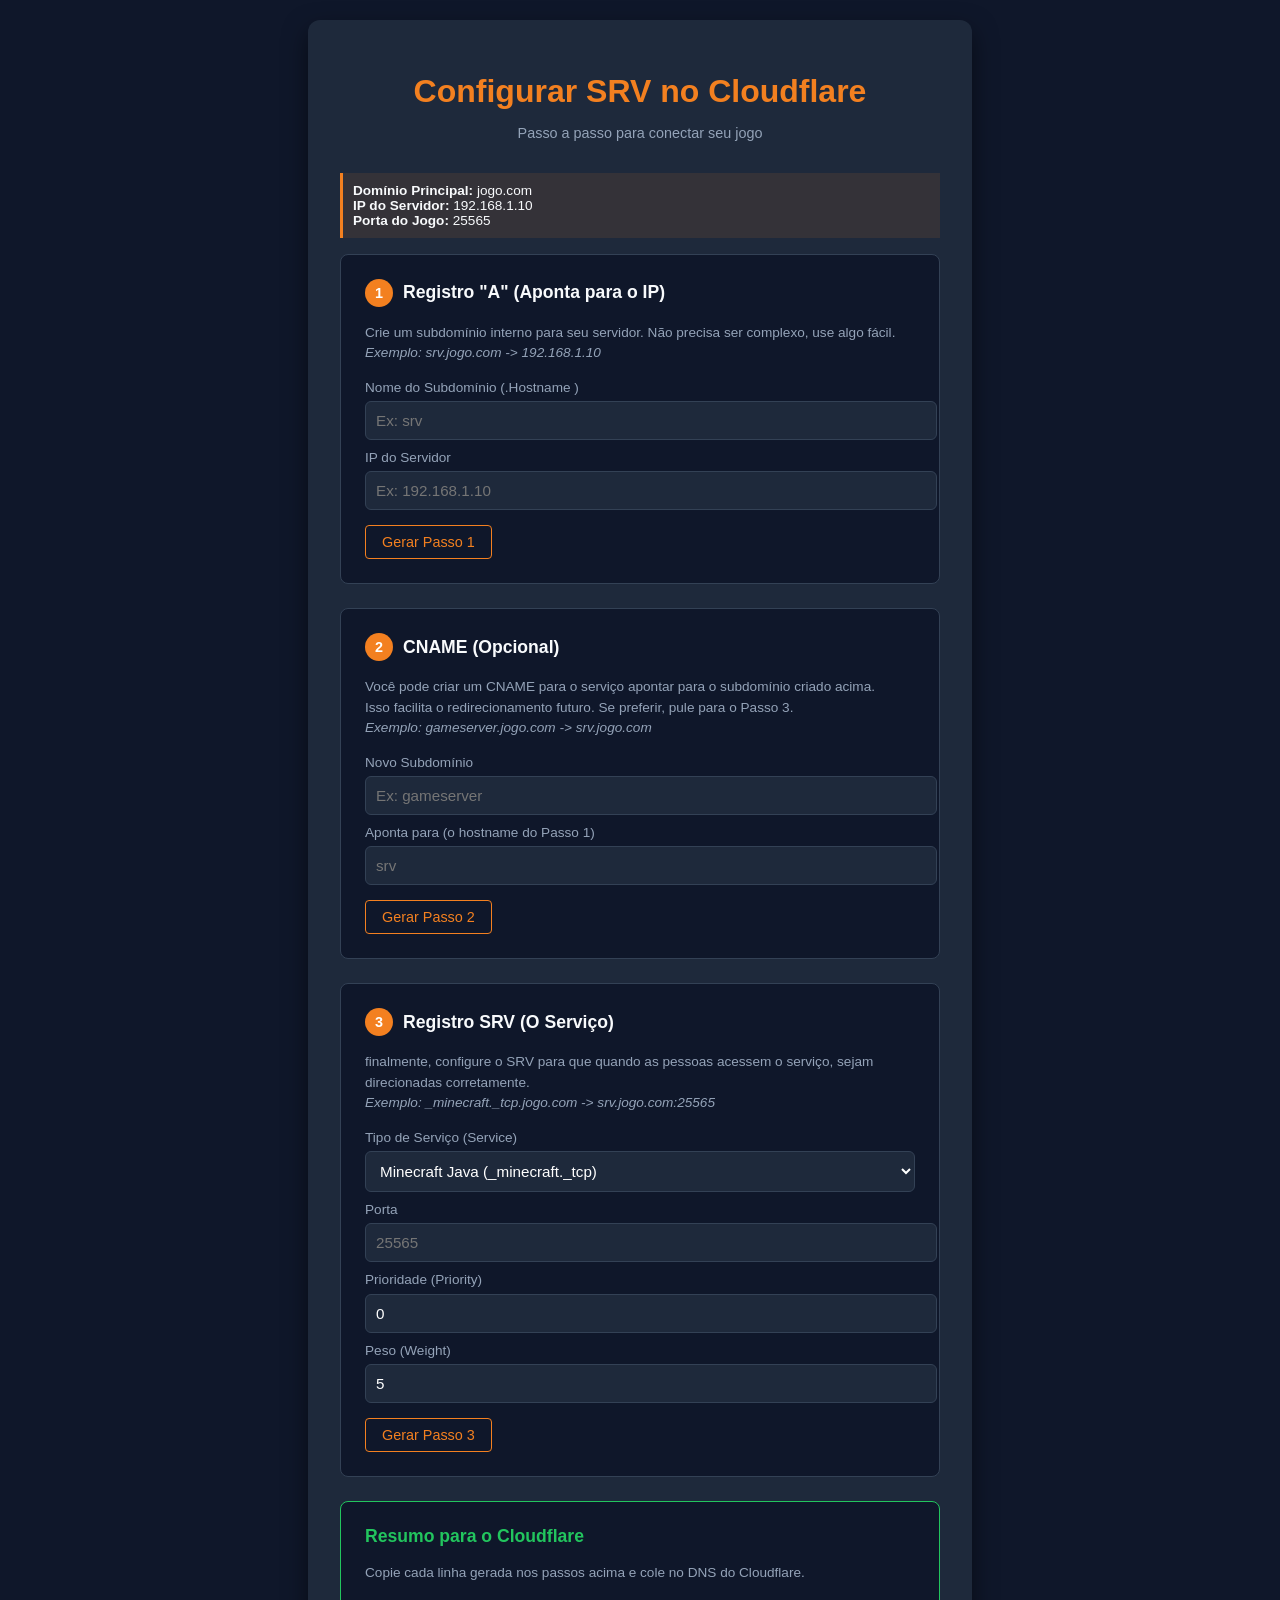
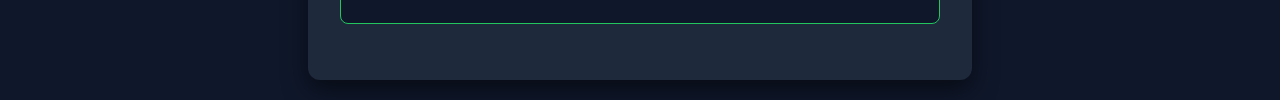
==== commit b89be165: "Update index.html" ====
--- a/index.html
+++ b/index.html
@@ -3,180 +3,418 @@
 <head>
     <meta charset="UTF-8">
     <meta name="viewport" content="width=device-width, initial-scale=1.0">
-    <title>Gerador de DNS SRV</title>
+    <title>Configuração SRV no Cloudflare - Passo a Passo</title>
     <style>
-        * { box-sizing: border-box; margin: 0; padding: 0; }
+        :root {
+            --primary: #f38020; /* Cor Laranja Cloudflare */
+            --primary-hover: #d67215;
+            --bg: #0f172a;
+            --card-bg: #1e293b;
+            --text: #f8fafc;
+            --text-muted: #94a3b8;
+            --border: #334155;
+            --success: #22c55e;
+        }
+
         body {
-            font-family: 'Segoe UI', sans-serif;
-            background-color: #0f172a;
-            color: #f8fafc;
+            font-family: 'Segoe UI', Tahoma, Geneva, Verdana, sans-serif;
+            background-color: var(--bg);
+            color: var(--text);
+            margin: 0;
+            padding: 20px;
             display: flex;
             justify-content: center;
-            align-items: center;
             min-height: 100vh;
-            padding: 20px;
-        }
+        }
+
         .container {
-            background-color: #1e293b;
+            background-color: var(--card-bg);
             padding: 2rem;
             border-radius: 12px;
-            box-shadow: 0 10px 30px rgba(0,0,0,0.5);
+            box-shadow: 0 10px 25px rgba(0,0,0,0.5);
             width: 100%;
-            max-width: 500px;
-        }
-        h1 { text-align: center; margin-bottom: 1.5rem; color: #6366f1; }
-        .form-group { margin-bottom: 1rem; }
-        label { display: block; margin-bottom: 0.5rem; color: #94a3b8; font-size: 0.9rem; }
+            max-width: 600px;
+        }
+
+        h1 {
+            text-align: center;
+            margin-bottom: 0.5rem;
+            color: var(--primary);
+        }
+
+        .subtitle {
+            text-align: center;
+            color: var(--text-muted);
+            margin-bottom: 2rem;
+            font-size: 0.9rem;
+        }
+
+        /* Passo a Passo */
+        .step {
+            background: var(--bg);
+            border: 1px solid var(--border);
+            border-radius: 8px;
+            padding: 1.5rem;
+            margin-bottom: 1.5rem;
+            position: relative;
+        }
+
+        .step-header {
+            display: flex;
+            align-items: center;
+            margin-bottom: 1rem;
+        }
+
+        .step-number {
+            background: var(--primary);
+            color: white;
+            width: 28px;
+            height: 28px;
+            border-radius: 50%;
+            display: flex;
+            align-items: center;
+            justify-content: center;
+            font-weight: bold;
+            margin-right: 10px;
+            font-size: 0.9rem;
+        }
+
+        .step-title {
+            font-weight: bold;
+            font-size: 1.1rem;
+        }
+
+        .step-desc {
+            font-size: 0.85rem;
+            color: var(--text-muted);
+            margin-bottom: 1rem;
+            line-height: 1.5;
+        }
+
+        label {
+            display: block;
+            margin-bottom: 0.4rem;
+            color: var(--text-muted);
+            font-size: 0.85rem;
+        }
+
         input, select {
             width: 100%;
-            padding: 12px;
+            padding: 10px;
             border-radius: 6px;
-            border: 1px solid #334155;
-            background-color: #0f172a;
+            border: 1px solid var(--border);
+            background-color: var(--card-bg);
             color: white;
-            font-size: 1rem;
-        }
-        input:focus, select:focus { outline: none; border-color: #6366f1; }
-        .row { display: flex; gap: 10px; }
-        .col { flex: 1; }
-        button {
-            width: 100%;
-            padding: 12px;
-            background-color: #6366f1;
+            font-size: 0.95rem;
+            margin-bottom: 10px;
+        }
+
+        input:focus, select:focus {
+            outline: none;
+            border-color: var(--primary);
+        }
+
+        .result-box {
+            background: #0a0a0a;
+            border: 1px solid var(--border);
+            border-radius: 6px;
+            padding: 10px;
+            font-family: monospace;
+            font-size: 0.85rem;
+            color: var(--success);
+            word-break: break-all;
+            margin-top: 10px;
+            display: none;
+        }
+
+        .result-box.show {
+            display: block;
+        }
+
+        .btn-generate {
+            background: transparent;
+            border: 1px solid var(--primary);
+            color: var(--primary);
+            padding: 8px 16px;
+            border-radius: 4px;
+            cursor: pointer;
+            font-size: 0.9rem;
+            margin-top: 5px;
+            transition: all 0.3s;
+        }
+
+        .btn-generate:hover {
+            background: var(--primary);
+            color: white;
+        }
+
+        .copy-btn-small {
+            background: transparent;
+            border: 1px solid var(--border);
+            color: var(--text-muted);
+            padding: 4px 8px;
+            border-radius: 4px;
+            cursor: pointer;
+            font-size: 0.75rem;
+            margin-left: 8px;
+        }
+
+        .nav-buttons {
+            display: flex;
+            justify-content: space-between;
+            margin-top: 2rem;
+        }
+
+        .btn-nav {
+            padding: 10px 20px;
+            background: var(--primary);
             color: white;
             border: none;
             border-radius: 6px;
-            font-size: 1rem;
+            cursor: pointer;
             font-weight: bold;
-            cursor: pointer;
-            margin-top: 10px;
-        }
-        button:hover { background-color: #4f46e5; }
-        .result-container {
-            margin-top: 1.5rem;
-            background-color: #0f172a;
-            border: 1px solid #334155;
-            border-radius: 6px;
-            padding: 1rem;
-            display: none;
-        }
-        .result-label {
-            display: flex;
-            justify-content: space-between;
-            margin-bottom: 8px;
+        }
+
+        .btn-nav:disabled {
+            opacity: 0.3;
+            cursor: not-allowed;
+        }
+
+        .info-box {
+            background: rgba(243, 128, 32, 0.1);
+            border-left: 3px solid var(--primary);
+            padding: 10px;
+            margin-bottom: 1rem;
             font-size: 0.85rem;
-            color: #94a3b8;
-        }
-        pre { margin: 0; font-family: monospace; color: #22c55e; word-break: break-all; font-size: 0.9rem; }
-        .copy-btn { background: transparent; border: 1px solid #334155; color: #94a3b8; padding: 4px 8px; font-size: 0.8rem; width: auto; margin: 0; }
-        .copy-btn:hover { background: #334155; color: white; }
-        .helper { font-size: 0.8rem; color: #64748b; margin-top: 4px; }
+        }
     </style>
 </head>
 <body>
 
 <div class="container">
-    <h1>Gerador de DNS SRV</h1>
-
-    <div class="form-group">
-        <label>Domínio Principal</label>
-        <input type="text" id="domain" placeholder="ex: jogo.com">
+    <h1>Configurar SRV no Cloudflare</h1>
+    <p class="subtitle">Passo a passo para conectar seu jogo</p>
+
+    <!-- Inputs Iniciais (sempre visíveis para referência) -->
+    <div class="info-box">
+        <strong>Domínio Principal:</strong> <span id="mainDomainDisplay">jogo.com</span><br>
+        <strong>IP do Servidor:</strong> <span id="mainIpDisplay">192.168.1.10</span><br>
+        <strong>Porta do Jogo:</strong> <span id="mainPortDisplay">25565</span>
     </div>
 
-    <div class="form-group">
-        <label>Subdomínio Desejado</label>
-        <input type="text" id="subdomain" placeholder="ex: mc (vai criar mc.jogo.com)">
-        <div class="helper">Deixe vazio se quiser usar só o domínio principal</div>
+    <!-- PASSO 1: REGISTRO A -->
+    <div class="step" id="step1">
+        <div class="step-header">
+            <div class="step-number">1</div>
+            <div class="step-title">Registro "A" (Aponta para o IP)</div>
+        </div>
+        <div class="step-desc">
+            Crie um subdomínio interno para seu servidor. Não precisa ser complexo, use algo fácil.<br>
+            <em>Exemplo: srv.jogo.com -> 192.168.1.10</em>
+        </div>
+
+        <label>Nome do Subdomínio (.Hostname )</label>
+        <input type="text" id="step1Host" placeholder="Ex: srv">
+
+        <label>IP do Servidor</label>
+        <input type="text" id="step1Ip" placeholder="Ex: 192.168.1.10">
+
+        <button class="btn-generate" onclick="generateStep1()">Gerar Passo 1</button>
+
+        <div class="result-box" id="step1Result"></div>
     </div>
 
-    <div class="row">
-        <div class="col">
-            <div class="form-group">
-                <label>Porta</label>
-                <input type="number" id="port" placeholder="25565">
-            </div>
-        </div>
-        <div class="col">
-            <div class="form-group">
-                <label>Protocolo</label>
-                <select id="protocol">
-                    <option value="tcp">TCP</option>
-                    <option value="udp">UDP</option>
-                </select>
-            </div>
-        </div>
+    <!-- PASSO 2: CNAME (Opcional) -->
+    <div class="step" id="step2">
+        <div class="step-header">
+            <div class="step-number">2</div>
+            <div class="step-title">CNAME (Opcional)</div>
+        </div>
+        <div class="step-desc">
+            Você pode criar um CNAME para o serviço apontar para o subdomínio criado acima.<br>
+            Isso facilita o redirecionamento futuro. Se preferir, pule para o Passo 3.<br>
+            <em>Exemplo: gameserver.jogo.com -> srv.jogo.com</em>
+        </div>
+
+        <label>Novo Subdomínio</label>
+        <input type="text" id="step2Subdomain" placeholder="Ex: gameserver">
+
+        <label>Aponta para (o hostname do Passo 1)</label>
+        <input type="text" id="step2Target" placeholder="srv" readonly>
+
+        <button class="btn-generate" onclick="generateStep2()">Gerar Passo 2</button>
+
+        <div class="result-box" id="step2Result"></div>
     </div>
 
-    <div class="form-group">
-        <label>Serviço (Tipo)</label>
-        <select id="service">
-            <option value="_minecraft._tcp">Minecraft (Java)</option>
-            <option value="_minecraft._udp">Minecraft (Bedrock)</option>
-            <option value="_teamspeak3._tcp">TeamSpeak 3</option>
-            <option value="_ts3._udp">TS3 (Alternativo)</option>
-            <option value="_http._tcp">HTTP / Site</option>
-            <option value="_ftp._tcp">FTP</option>
-            <option value="_generic._tcp">Genérico (_servico)</option>
+    <!-- PASSO 3: SRV -->
+    <div class="step" id="step3">
+        <div class="step-header">
+            <div class="step-number">3</div>
+            <div class="step-title">Registro SRV (O Serviço)</div>
+        </div>
+        <div class="step-desc">
+            finalmente, configure o SRV para que quando as pessoas acessem o serviço, sejam direcionadas corretamente.<br>
+            <em>Exemplo: _minecraft._tcp.jogo.com -> srv.jogo.com:25565</em>
+        </div>
+
+        <label>Tipo de Serviço (Service)</label>
+        <select id="step3Service">
+            <option value="_minecraft._tcp">Minecraft Java (_minecraft._tcp)</option>
+            <option value="_minecraft._udp">Minecraft Bedrock (_minecraft._udp)</option>
+            <option value="_teamspeak3._tcp">TeamSpeak 3 (_teamspeak3._tcp)</option>
+            <option value="_garrysmod._tcp">Garry's Mod</option>
+            <option value="_rust._tcp">Rust</option>
+            <option value="_FiveM._tcp">FiveM (GTA V)</option>
+            <option value="_ragefour._mta">MTA:SA</option>
+            <option value="_samp._udp">SA-MP</option>
+            <option value="_http._tcp">HTTP</option>
+            <option value="custom">Personalizado...</option>
         </select>
+
+        <label>Porta</label>
+        <input type="number" id="step3Port" placeholder="25565">
+
+        <label>Prioridade (Priority)</label>
+        <input type="number" id="step3Priority" value="0">
+
+        <label>Peso (Weight)</label>
+        <input type="number" id="step3Weight" value="5">
+
+        <button class="btn-generate" onclick="generateStep3()">Gerar Passo 3</button>
+
+        <div class="result-box" id="step3Result"></div>
     </div>
 
-    <div class="form-group">
-        <label>IP ou Host de Destino</label>
-        <input type="text" id="target" placeholder="192.168.1.10">
+    <!-- Resumo Final -->
+    <div class="step" style="border-color: var(--success);">
+        <div class="step-header">
+            <div class="step-title" style="color: var(--success);">Resumo para o Cloudflare</div>
+        </div>
+        <div class="step-desc">
+            Copie cada linha gerada nos passos acima e cole no DNS do Cloudflare.
+        </div>
+        <pre id="finalSummary" style="font-family: monospace; font-size: 0.8rem; color: #aaa; white-space: pre-wrap;"></pre>
     </div>
 
-    <button onclick="generateSRV()">Gerar SRV</button>
-
-    <div class="result-container" id="resultBox">
-        <div class="result-label">
-            <span>Código gerado:</span>
-            <button class="copy-btn" onclick="copyToClipboard()">Copiar</button>
-        </div>
-        <pre id="output"></pre>
-    </div>
 </div>
 
 <script>
-    function generateSRV() {
-        const domain = document.getElementById('domain').value.trim();
-        const subdomain = document.getElementById('subdomain').value.trim();
-        const port = document.getElementById('port').value;
-        const protocol = document.getElementById('protocol').value;
-        const service = document.getElementById('service').value.split('.'); // Pega serviço e protocolo
-        const target = document.getElementById('target').value.trim();
-
-        if (!domain || !port || !target) {
-            alert("Preencha: Domínio, Porta e IP/Host de Destino!");
+    // Variáveis globais
+    let step1Host = '';
+    let step1Ip = '';
+    let domain = 'jogo.com'; // você pode mudar isso ou adicionar um campo
+
+    // AtualizaDisplay
+    function updateDisplays() {
+        document.getElementById('mainDomainDisplay').innerText = domain;
+        document.getElementById('mainIpDisplay').innerText = step1Ip || '(aguarde passo 1)';
+        document.getElementById('mainPortDisplay').innerText = document.getElementById('step3Port').value || '25565';
+        
+        // Atualiza o alvo do passo 2 com o host do passo 1
+        if(step1Host) {
+            document.getElementById('step2Target').value = step1Host;
+        }
+    }
+
+    // PASSO 1: A Record
+    function generateStep1() {
+        const host = document.getElementById('step1Host').value.trim();
+        const ip = document.getElementById('step1Ip').value.trim();
+
+        if(!host || !ip) {
+            alert('Preencha o Hostname e o IP!');
             return;
         }
 
-        // Monta o host completo
-        // Se não colocar subdomain, usa o domínio principal
-        const host = subdomain.length > 0 
-            ? `${subdomain}.${domain}.` 
-            : `${domain}.`;
-
-        // Gera o tipo de serviço (ex: _minecraft._tcp)
-        const protoSelect = document.getElementById('service').value;
-        const finalServiceType = protoSelect.includes('_generic') 
-            ? `_servico.${protocol}` // Se for genérico, usa o que seleccionou (tcp/udp)
-            : protoSelect; 
-
-        // Formato Bind/CloudFlare/Generic DNS Standard:
-        // HostnameTTLClassTypePriorityWeightPortTarget
-        // Ex: _minecraft._tcp.jogo.com. 3600 IN SRV 0 5 25565 192.168.1.10.
-
-        const result = `${host} 3600 IN SRV 0 5 ${port} ${target}.`;
-
-        document.getElementById('output').innerText = result;
-        document.getElementById('resultBox').style.display = 'block';
+        step1Host = host;
+        step1Ip = ip;
+
+        const result = `${host}.${domain} 300 IN A ${ip}`;
+        
+        document.getElementById('step1Result').innerHTML = `
+            <strong>Nome:</strong> ${host}<br>
+            <strong>Conteúdo:</strong> ${ip}<br>
+            <strong>TTL:</strong> Auto (ou 300)<br>
+            <strong>Proxy:</strong> DNS Somente (Desativado - Retracted)<br>
+            <br><em>Código gerado:</em><br>
+            ${result}
+        `;
+        document.getElementById('step1Result').classList.add('show');
+        
+        updateDisplays();
+        addToSummary('PASSO 1 (A RECORD):', result);
     }
 
-    function copyToClipboard() {
-        const text = document.getElementById('output').innerText;
-        navigator.clipboard.writeText(text).then(() => {
-            alert("Copiado!");
-        });
+    // PASSO 2: CNAME Record
+    function generateStep2() {
+        const sub = document.getElementById('step2Subdomain').value.trim();
+        const target = document.getElementById('step2Target').value.trim();
+
+        if(!sub || !target) {
+            alert('Preencha o Subdomínio e o destino!');
+            return;
+        }
+
+        const result = `${sub}.${domain} 300 IN CNAME ${target}.${domain}`;
+        
+        document.getElementById('step2Result').innerHTML = `
+            <strong>Nome:</strong> ${sub}<br>
+            <strong>Alvo:</strong> ${target}.${domain}<br>
+            <strong>TTL:</strong> Auto<br>
+            <br><em>Código gerado:</em><br>
+            ${result}
+        `;
+        document.getElementById('step2Result').classList.add('show');
+        
+        addToSummary('PASSO 2 (CNAME):', result);
+    }
+
+    // PASSO 3: SRV Record
+    function generateStep3() {
+        const serviceSelect = document.getElementById('step3Service').value;
+        let service = serviceSelect;
+
+        if(serviceSelect === 'custom') {
+            // Se personalizado, assume TCP padrão se não bother
+            service = '_custom._tcp'; 
+        }
+
+        const port = document.getElementById('step3Port').value.trim();
+        const priority = document.getElementById('step3Priority').value;
+        const weight = document.getElementById('step3Weight').value;
+        
+        // O alvo é sempre o hostname do passo 1 (srv.jogo.com)
+        const targetHost = step1Host ? `${step1Host}.${domain}` : 'SEU_HOSTNAME';
+
+        if(port === '' || !step1Host) {
+            alert('Complete o Passo 1 e preencha a Porta!');
+            return;
+        }
+
+        // Formato SRV: Service.Domain. TTL IN SRV Priority Weight Port Target.
+        // Exemplo: _minecraft._tcp.jogo.com. 3600 IN SRV 0 5 25565 srv.jogo.com.
+        
+        const result = `${service}.${domain}. 3600 IN SRV ${priority} ${weight} ${port} ${targetHost}.`;
+
+        document.getElementById('step3Result').innerHTML = `
+            <strong>Serviço:</strong> ${service}<br>
+            <strong>Name/Type:</strong> ${service}.${domain}<br>
+            <strong>Prio:</strong> ${priority} | <strong>Peso:</strong> ${weight}<br>
+            <strong>Porta:</strong> ${port}<br>
+            <strong>Target:</strong> ${targetHost}<br>
+            <br><em>Código gerado:</em><br>
+            ${result}
+        `;
+        document.getElementById('step3Result').classList.add('show');
+
+        addToSummary('PASSO 3 (SRV):', result);
+    }
+
+    // Acumula resumo
+    function addToSummary(title, line) {
+        const summary = document.getElementById('finalSummary');
+        summary.innerText += title + '\n' + line + '\n\n';
     }
 </script>
 
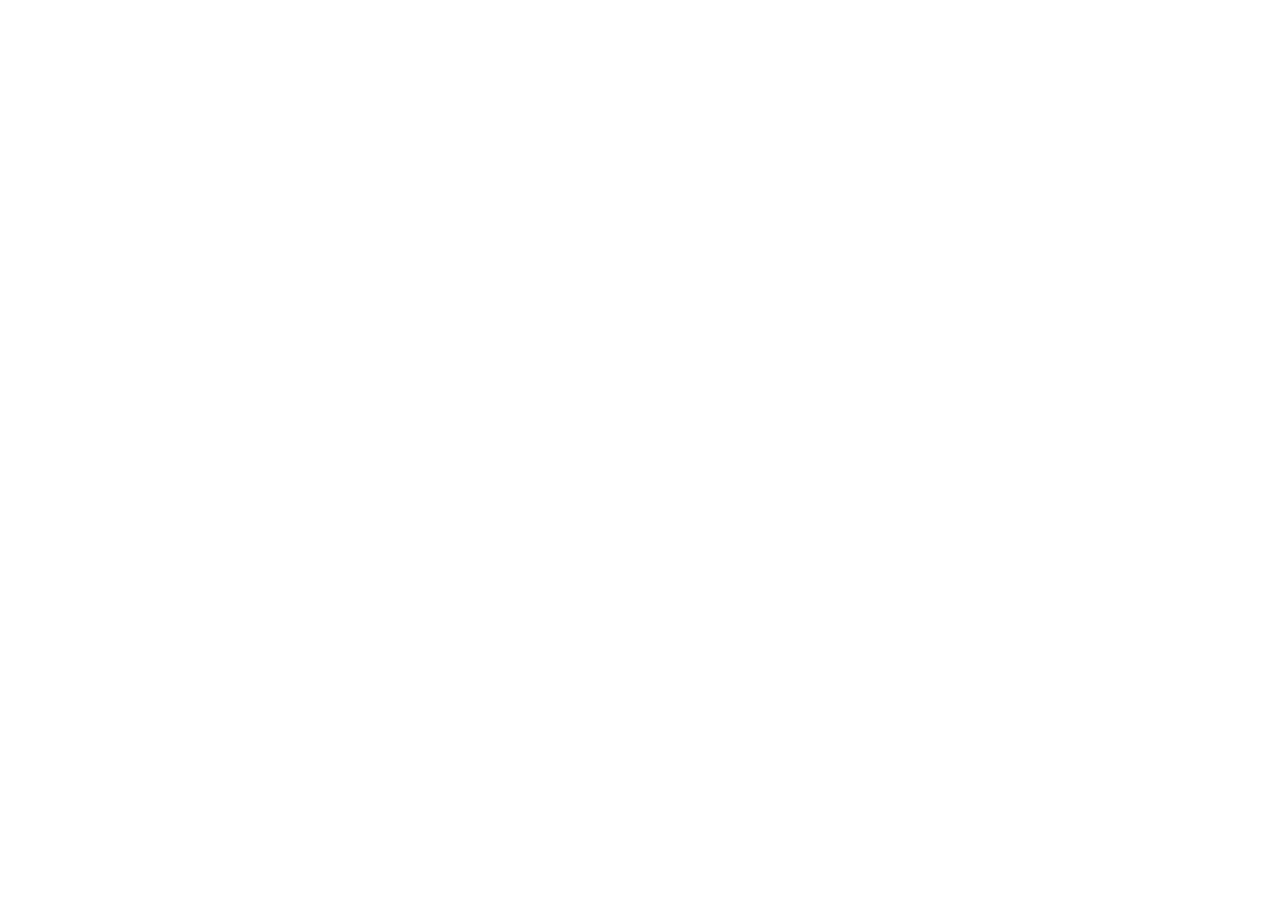
==== commit 0c6e7057: "f" ====
--- a/index.html
+++ b/index.html
@@ -1,422 +1,11 @@
-<!DOCTYPE html>
-<html lang="pt-br">
-<head>
-    <meta charset="UTF-8">
-    <meta name="viewport" content="width=device-width, initial-scale=1.0">
-    <title>Configuração SRV no Cloudflare - Passo a Passo</title>
-    <style>
-        :root {
-            --primary: #f38020; /* Cor Laranja Cloudflare */
-            --primary-hover: #d67215;
-            --bg: #0f172a;
-            --card-bg: #1e293b;
-            --text: #f8fafc;
-            --text-muted: #94a3b8;
-            --border: #334155;
-            --success: #22c55e;
-        }
-
-        body {
-            font-family: 'Segoe UI', Tahoma, Geneva, Verdana, sans-serif;
-            background-color: var(--bg);
-            color: var(--text);
-            margin: 0;
-            padding: 20px;
-            display: flex;
-            justify-content: center;
-            min-height: 100vh;
-        }
-
-        .container {
-            background-color: var(--card-bg);
-            padding: 2rem;
-            border-radius: 12px;
-            box-shadow: 0 10px 25px rgba(0,0,0,0.5);
-            width: 100%;
-            max-width: 600px;
-        }
-
-        h1 {
-            text-align: center;
-            margin-bottom: 0.5rem;
-            color: var(--primary);
-        }
-
-        .subtitle {
-            text-align: center;
-            color: var(--text-muted);
-            margin-bottom: 2rem;
-            font-size: 0.9rem;
-        }
-
-        /* Passo a Passo */
-        .step {
-            background: var(--bg);
-            border: 1px solid var(--border);
-            border-radius: 8px;
-            padding: 1.5rem;
-            margin-bottom: 1.5rem;
-            position: relative;
-        }
-
-        .step-header {
-            display: flex;
-            align-items: center;
-            margin-bottom: 1rem;
-        }
-
-        .step-number {
-            background: var(--primary);
-            color: white;
-            width: 28px;
-            height: 28px;
-            border-radius: 50%;
-            display: flex;
-            align-items: center;
-            justify-content: center;
-            font-weight: bold;
-            margin-right: 10px;
-            font-size: 0.9rem;
-        }
-
-        .step-title {
-            font-weight: bold;
-            font-size: 1.1rem;
-        }
-
-        .step-desc {
-            font-size: 0.85rem;
-            color: var(--text-muted);
-            margin-bottom: 1rem;
-            line-height: 1.5;
-        }
-
-        label {
-            display: block;
-            margin-bottom: 0.4rem;
-            color: var(--text-muted);
-            font-size: 0.85rem;
-        }
-
-        input, select {
-            width: 100%;
-            padding: 10px;
-            border-radius: 6px;
-            border: 1px solid var(--border);
-            background-color: var(--card-bg);
-            color: white;
-            font-size: 0.95rem;
-            margin-bottom: 10px;
-        }
-
-        input:focus, select:focus {
-            outline: none;
-            border-color: var(--primary);
-        }
-
-        .result-box {
-            background: #0a0a0a;
-            border: 1px solid var(--border);
-            border-radius: 6px;
-            padding: 10px;
-            font-family: monospace;
-            font-size: 0.85rem;
-            color: var(--success);
-            word-break: break-all;
-            margin-top: 10px;
-            display: none;
-        }
-
-        .result-box.show {
-            display: block;
-        }
-
-        .btn-generate {
-            background: transparent;
-            border: 1px solid var(--primary);
-            color: var(--primary);
-            padding: 8px 16px;
-            border-radius: 4px;
-            cursor: pointer;
-            font-size: 0.9rem;
-            margin-top: 5px;
-            transition: all 0.3s;
-        }
-
-        .btn-generate:hover {
-            background: var(--primary);
-            color: white;
-        }
-
-        .copy-btn-small {
-            background: transparent;
-            border: 1px solid var(--border);
-            color: var(--text-muted);
-            padding: 4px 8px;
-            border-radius: 4px;
-            cursor: pointer;
-            font-size: 0.75rem;
-            margin-left: 8px;
-        }
-
-        .nav-buttons {
-            display: flex;
-            justify-content: space-between;
-            margin-top: 2rem;
-        }
-
-        .btn-nav {
-            padding: 10px 20px;
-            background: var(--primary);
-            color: white;
-            border: none;
-            border-radius: 6px;
-            cursor: pointer;
-            font-weight: bold;
-        }
-
-        .btn-nav:disabled {
-            opacity: 0.3;
-            cursor: not-allowed;
-        }
-
-        .info-box {
-            background: rgba(243, 128, 32, 0.1);
-            border-left: 3px solid var(--primary);
-            padding: 10px;
-            margin-bottom: 1rem;
-            font-size: 0.85rem;
-        }
-    </style>
-</head>
-<body>
-
-<div class="container">
-    <h1>Configurar SRV no Cloudflare</h1>
-    <p class="subtitle">Passo a passo para conectar seu jogo</p>
-
-    <!-- Inputs Iniciais (sempre visíveis para referência) -->
-    <div class="info-box">
-        <strong>Domínio Principal:</strong> <span id="mainDomainDisplay">jogo.com</span><br>
-        <strong>IP do Servidor:</strong> <span id="mainIpDisplay">192.168.1.10</span><br>
-        <strong>Porta do Jogo:</strong> <span id="mainPortDisplay">25565</span>
-    </div>
-
-    <!-- PASSO 1: REGISTRO A -->
-    <div class="step" id="step1">
-        <div class="step-header">
-            <div class="step-number">1</div>
-            <div class="step-title">Registro "A" (Aponta para o IP)</div>
-        </div>
-        <div class="step-desc">
-            Crie um subdomínio interno para seu servidor. Não precisa ser complexo, use algo fácil.<br>
-            <em>Exemplo: srv.jogo.com -> 192.168.1.10</em>
-        </div>
-
-        <label>Nome do Subdomínio (.Hostname )</label>
-        <input type="text" id="step1Host" placeholder="Ex: srv">
-
-        <label>IP do Servidor</label>
-        <input type="text" id="step1Ip" placeholder="Ex: 192.168.1.10">
-
-        <button class="btn-generate" onclick="generateStep1()">Gerar Passo 1</button>
-
-        <div class="result-box" id="step1Result"></div>
-    </div>
-
-    <!-- PASSO 2: CNAME (Opcional) -->
-    <div class="step" id="step2">
-        <div class="step-header">
-            <div class="step-number">2</div>
-            <div class="step-title">CNAME (Opcional)</div>
-        </div>
-        <div class="step-desc">
-            Você pode criar um CNAME para o serviço apontar para o subdomínio criado acima.<br>
-            Isso facilita o redirecionamento futuro. Se preferir, pule para o Passo 3.<br>
-            <em>Exemplo: gameserver.jogo.com -> srv.jogo.com</em>
-        </div>
-
-        <label>Novo Subdomínio</label>
-        <input type="text" id="step2Subdomain" placeholder="Ex: gameserver">
-
-        <label>Aponta para (o hostname do Passo 1)</label>
-        <input type="text" id="step2Target" placeholder="srv" readonly>
-
-        <button class="btn-generate" onclick="generateStep2()">Gerar Passo 2</button>
-
-        <div class="result-box" id="step2Result"></div>
-    </div>
-
-    <!-- PASSO 3: SRV -->
-    <div class="step" id="step3">
-        <div class="step-header">
-            <div class="step-number">3</div>
-            <div class="step-title">Registro SRV (O Serviço)</div>
-        </div>
-        <div class="step-desc">
-            finalmente, configure o SRV para que quando as pessoas acessem o serviço, sejam direcionadas corretamente.<br>
-            <em>Exemplo: _minecraft._tcp.jogo.com -> srv.jogo.com:25565</em>
-        </div>
-
-        <label>Tipo de Serviço (Service)</label>
-        <select id="step3Service">
-            <option value="_minecraft._tcp">Minecraft Java (_minecraft._tcp)</option>
-            <option value="_minecraft._udp">Minecraft Bedrock (_minecraft._udp)</option>
-            <option value="_teamspeak3._tcp">TeamSpeak 3 (_teamspeak3._tcp)</option>
-            <option value="_garrysmod._tcp">Garry's Mod</option>
-            <option value="_rust._tcp">Rust</option>
-            <option value="_FiveM._tcp">FiveM (GTA V)</option>
-            <option value="_ragefour._mta">MTA:SA</option>
-            <option value="_samp._udp">SA-MP</option>
-            <option value="_http._tcp">HTTP</option>
-            <option value="custom">Personalizado...</option>
-        </select>
-
-        <label>Porta</label>
-        <input type="number" id="step3Port" placeholder="25565">
-
-        <label>Prioridade (Priority)</label>
-        <input type="number" id="step3Priority" value="0">
-
-        <label>Peso (Weight)</label>
-        <input type="number" id="step3Weight" value="5">
-
-        <button class="btn-generate" onclick="generateStep3()">Gerar Passo 3</button>
-
-        <div class="result-box" id="step3Result"></div>
-    </div>
-
-    <!-- Resumo Final -->
-    <div class="step" style="border-color: var(--success);">
-        <div class="step-header">
-            <div class="step-title" style="color: var(--success);">Resumo para o Cloudflare</div>
-        </div>
-        <div class="step-desc">
-            Copie cada linha gerada nos passos acima e cole no DNS do Cloudflare.
-        </div>
-        <pre id="finalSummary" style="font-family: monospace; font-size: 0.8rem; color: #aaa; white-space: pre-wrap;"></pre>
-    </div>
-
-</div>
-
-<script>
-    // Variáveis globais
-    let step1Host = '';
-    let step1Ip = '';
-    let domain = 'jogo.com'; // você pode mudar isso ou adicionar um campo
-
-    // AtualizaDisplay
-    function updateDisplays() {
-        document.getElementById('mainDomainDisplay').innerText = domain;
-        document.getElementById('mainIpDisplay').innerText = step1Ip || '(aguarde passo 1)';
-        document.getElementById('mainPortDisplay').innerText = document.getElementById('step3Port').value || '25565';
-        
-        // Atualiza o alvo do passo 2 com o host do passo 1
-        if(step1Host) {
-            document.getElementById('step2Target').value = step1Host;
-        }
-    }
-
-    // PASSO 1: A Record
-    function generateStep1() {
-        const host = document.getElementById('step1Host').value.trim();
-        const ip = document.getElementById('step1Ip').value.trim();
-
-        if(!host || !ip) {
-            alert('Preencha o Hostname e o IP!');
-            return;
-        }
-
-        step1Host = host;
-        step1Ip = ip;
-
-        const result = `${host}.${domain} 300 IN A ${ip}`;
-        
-        document.getElementById('step1Result').innerHTML = `
-            <strong>Nome:</strong> ${host}<br>
-            <strong>Conteúdo:</strong> ${ip}<br>
-            <strong>TTL:</strong> Auto (ou 300)<br>
-            <strong>Proxy:</strong> DNS Somente (Desativado - Retracted)<br>
-            <br><em>Código gerado:</em><br>
-            ${result}
-        `;
-        document.getElementById('step1Result').classList.add('show');
-        
-        updateDisplays();
-        addToSummary('PASSO 1 (A RECORD):', result);
-    }
-
-    // PASSO 2: CNAME Record
-    function generateStep2() {
-        const sub = document.getElementById('step2Subdomain').value.trim();
-        const target = document.getElementById('step2Target').value.trim();
-
-        if(!sub || !target) {
-            alert('Preencha o Subdomínio e o destino!');
-            return;
-        }
-
-        const result = `${sub}.${domain} 300 IN CNAME ${target}.${domain}`;
-        
-        document.getElementById('step2Result').innerHTML = `
-            <strong>Nome:</strong> ${sub}<br>
-            <strong>Alvo:</strong> ${target}.${domain}<br>
-            <strong>TTL:</strong> Auto<br>
-            <br><em>Código gerado:</em><br>
-            ${result}
-        `;
-        document.getElementById('step2Result').classList.add('show');
-        
-        addToSummary('PASSO 2 (CNAME):', result);
-    }
-
-    // PASSO 3: SRV Record
-    function generateStep3() {
-        const serviceSelect = document.getElementById('step3Service').value;
-        let service = serviceSelect;
-
-        if(serviceSelect === 'custom') {
-            // Se personalizado, assume TCP padrão se não bother
-            service = '_custom._tcp'; 
-        }
-
-        const port = document.getElementById('step3Port').value.trim();
-        const priority = document.getElementById('step3Priority').value;
-        const weight = document.getElementById('step3Weight').value;
-        
-        // O alvo é sempre o hostname do passo 1 (srv.jogo.com)
-        const targetHost = step1Host ? `${step1Host}.${domain}` : 'SEU_HOSTNAME';
-
-        if(port === '' || !step1Host) {
-            alert('Complete o Passo 1 e preencha a Porta!');
-            return;
-        }
-
-        // Formato SRV: Service.Domain. TTL IN SRV Priority Weight Port Target.
-        // Exemplo: _minecraft._tcp.jogo.com. 3600 IN SRV 0 5 25565 srv.jogo.com.
-        
-        const result = `${service}.${domain}. 3600 IN SRV ${priority} ${weight} ${port} ${targetHost}.`;
-
-        document.getElementById('step3Result').innerHTML = `
-            <strong>Serviço:</strong> ${service}<br>
-            <strong>Name/Type:</strong> ${service}.${domain}<br>
-            <strong>Prio:</strong> ${priority} | <strong>Peso:</strong> ${weight}<br>
-            <strong>Porta:</strong> ${port}<br>
-            <strong>Target:</strong> ${targetHost}<br>
-            <br><em>Código gerado:</em><br>
-            ${result}
-        `;
-        document.getElementById('step3Result').classList.add('show');
-
-        addToSummary('PASSO 3 (SRV):', result);
-    }
-
-    // Acumula resumo
-    function addToSummary(title, line) {
-        const summary = document.getElementById('finalSummary');
-        summary.innerText += title + '\n' + line + '\n\n';
-    }
-</script>
-
-</body>
-</html>
+<!DOCTYPE html>
+<html lang="pt-br">
+<head>
+    <meta charset="UTF-8">
+    <meta name="viewport" content="width=device-width, initial-scale=1.0">
+    <title>Jarvis</title>
+</head>
+<body>
+    
+</body>
+</html>
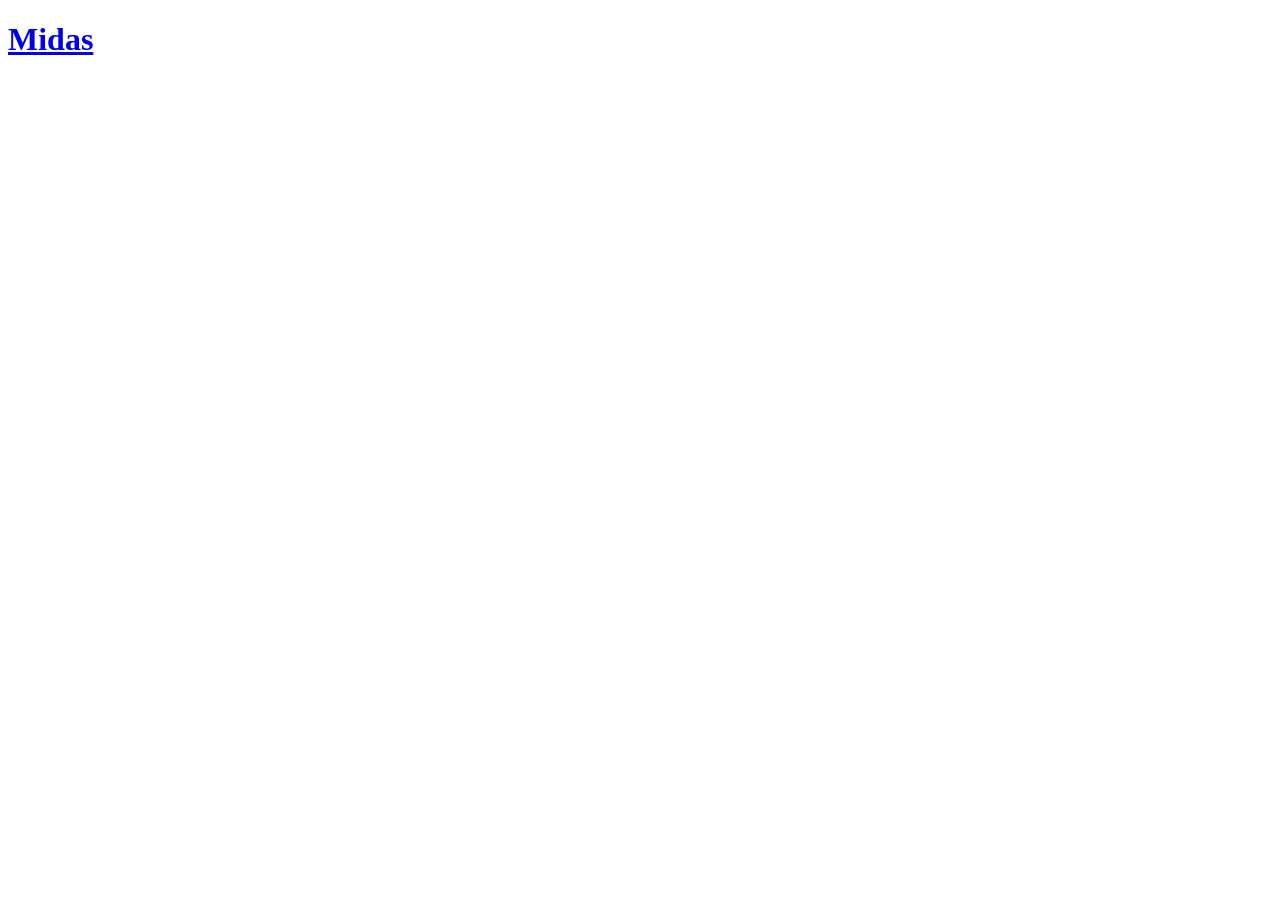
==== commit 3b62faa1: "f" ====
--- a/index.html
+++ b/index.html
@@ -6,6 +6,6 @@
     <title>Jarvis</title>
 </head>
 <body>
-    
+    <h1><a href="https://midas.homeaxis.qzz.io">Midas</a></h1>
 </body>
 </html>
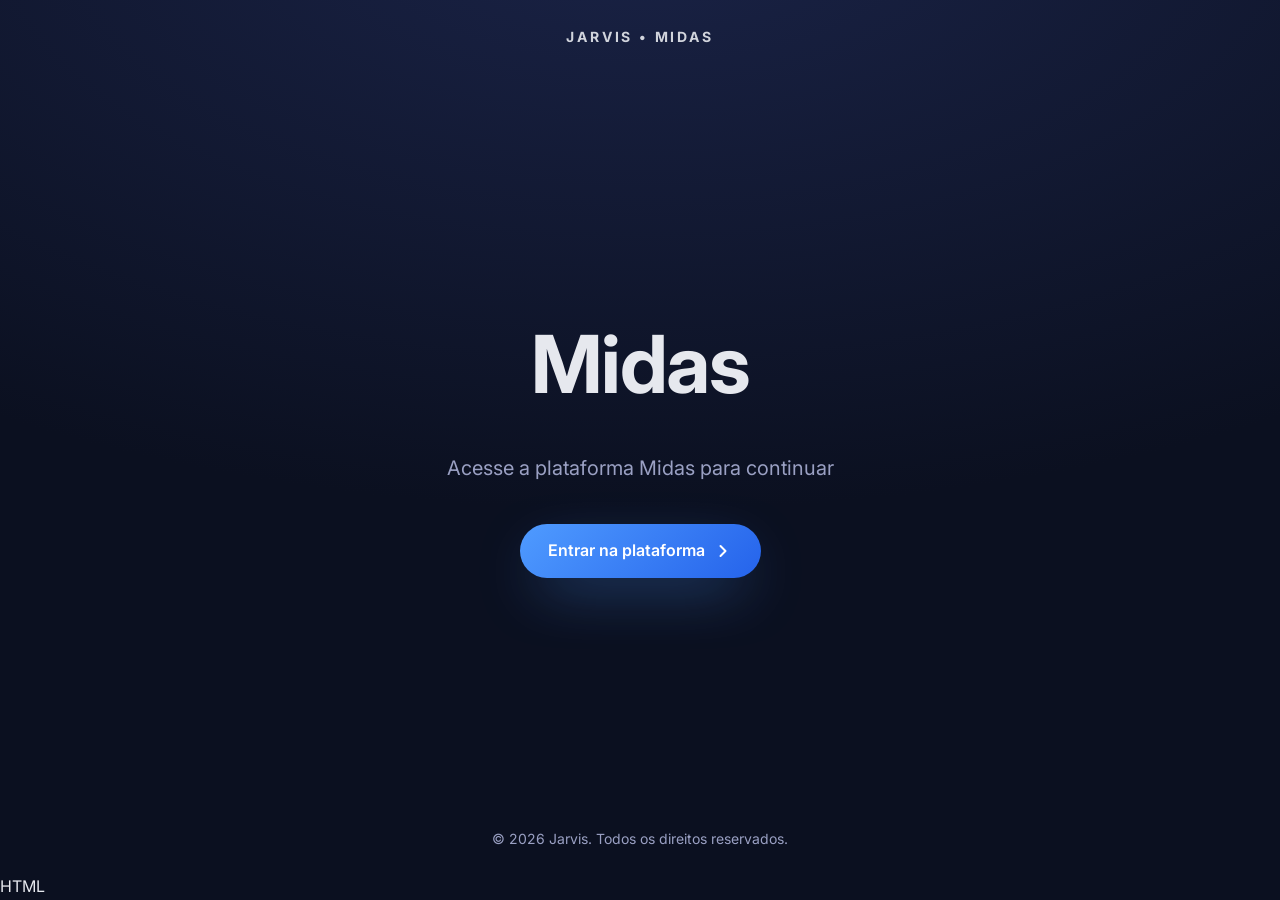
==== commit 985b2742: "d" ====
--- a/index.html
+++ b/index.html
@@ -3,9 +3,139 @@
 <head>
     <meta charset="UTF-8">
     <meta name="viewport" content="width=device-width, initial-scale=1.0">
-    <title>Jarvis</title>
+    <meta name="description" content="Midas - Plataforma Jarvis">
+    <title>Jarvis | Midas</title>
+    <link rel="preconnect" href="https://fonts.googleapis.com">
+    <link rel="preconnect" href="https://fonts.gstatic.com" crossorigin>
+    <link href="https://fonts.googleapis.com/css2?family=Inter:wght@400;500;600;700&display=swap" rel="stylesheet">
+    <style>
+        :root {
+            --bg: #0b1020;
+            --bg-gradient: radial-gradient(1200px 600px at 50% -10%, #1a2347, #0b1020);
+            --text: #e6e8ee;
+            --subtext: #9aa0c3;
+            --accent: #4f9bff;
+            --accent-hover: #2563eb;
+        }
+
+        * {
+            margin: 0;
+            padding: 0;
+            box-sizing: border-box;
+            font-family: 'Inter', -apple-system, BlinkMacSystemFont, 'Segoe UI', sans-serif;
+        }
+
+        body {
+            background: var(--bg-gradient);
+            color: var(--text);
+            line-height: 1.6;
+            min-height: 100vh;
+            display: flex;
+            flex-direction: column;
+        }
+
+        header {
+            padding: 1.5rem 1.25rem;
+            text-align: center;
+        }
+
+        .logo {
+            color: var(--text);
+            text-decoration: none;
+            font-weight: 700;
+            font-size: 0.875rem;
+            letter-spacing: 0.2em;
+            text-transform: uppercase;
+            opacity: 0.9;
+            transition: opacity 0.2s ease;
+        }
+
+        .logo:hover {
+            opacity: 1;
+        }
+
+        main {
+            flex: 1;
+            display: flex;
+            flex-direction: column;
+            align-items: center;
+            justify-content: center;
+            text-align: center;
+            padding: 0 1.25rem;
+            gap: 1rem;
+        }
+
+        h1 {
+            font-size: clamp(2.5rem, 8vw, 5rem);
+            font-weight: 700;
+            letter-spacing: -0.02em;
+            margin-bottom: 0.5rem;
+        }
+
+        .subtitle {
+            color: var(--subtext);
+            font-size: clamp(1rem, 2vw, 1.25rem);
+            margin-bottom: 1.5rem;
+        }
+
+        .cta {
+            display: inline-flex;
+            align-items: center;
+            gap: 0.5rem;
+            padding: 0.875rem 1.75rem;
+            border-radius: 9999px;
+            background: linear-gradient(135deg, var(--accent), var(--accent-hover));
+            color: #ffffff;
+            text-decoration: none;
+            font-weight: 600;
+            font-size: 1rem;
+            box-shadow: 0 20px 60px -20px rgba(79, 155, 255, 0.9);
+            transition: transform 0.2s ease, box-shadow 0.2s ease;
+        }
+
+        .cta:hover {
+            transform: translateY(-2px);
+            box-shadow: 0 25px 70px -20px rgba(79, 155, 255, 1);
+        }
+
+        .cta:focus-visible {
+            outline: 2px solid var(--accent);
+            outline-offset: 4px;
+        }
+
+        footer {
+            padding: 1.5rem 1.25rem;
+            text-align: center;
+            color: var(--subtext);
+            font-size: 0.875rem;
+        }
+
+        @media (max-width: 640px) {
+            .cta {
+                width: 100%;
+                max-width: 280px;
+                justify-content: center;
+            }
+        }
+    </style>
 </head>
 <body>
-    <h1><a href="https://midas.homeaxis.qzz.io">Midas</a></h1>
+    <header>
+        <a class="logo" href="https://midas.homeaxis.qzz.io" aria-label="Ir para Midas">Jarvis • Midas</a>
+    </header>
+    <main>
+        <h1>Midas</h1>
+        <p class="subtitle">Acesse a plataforma Midas para continuar</p>
+        <a class="cta" href="https://midas.homeaxis.qzz.io">
+            Entrar na plataforma
+            <svg width="20" height="20" viewBox="0 0 20 20" fill="none" xmlns="http://www.w3.org/2000/svg" aria-hidden="true">
+                <path d="M7.5 5L12.5 10L7.5 15" stroke="currentColor" stroke-width="2" stroke-linecap="round" stroke-linejoin="round"/>
+            </svg>
+        </a>
+    </main>
+    <footer>
+        <p>&copy; 2026 Jarvis. Todos os direitos reservados.</p>
+    </footer>
 </body>
-</html>+</html>
+HTML
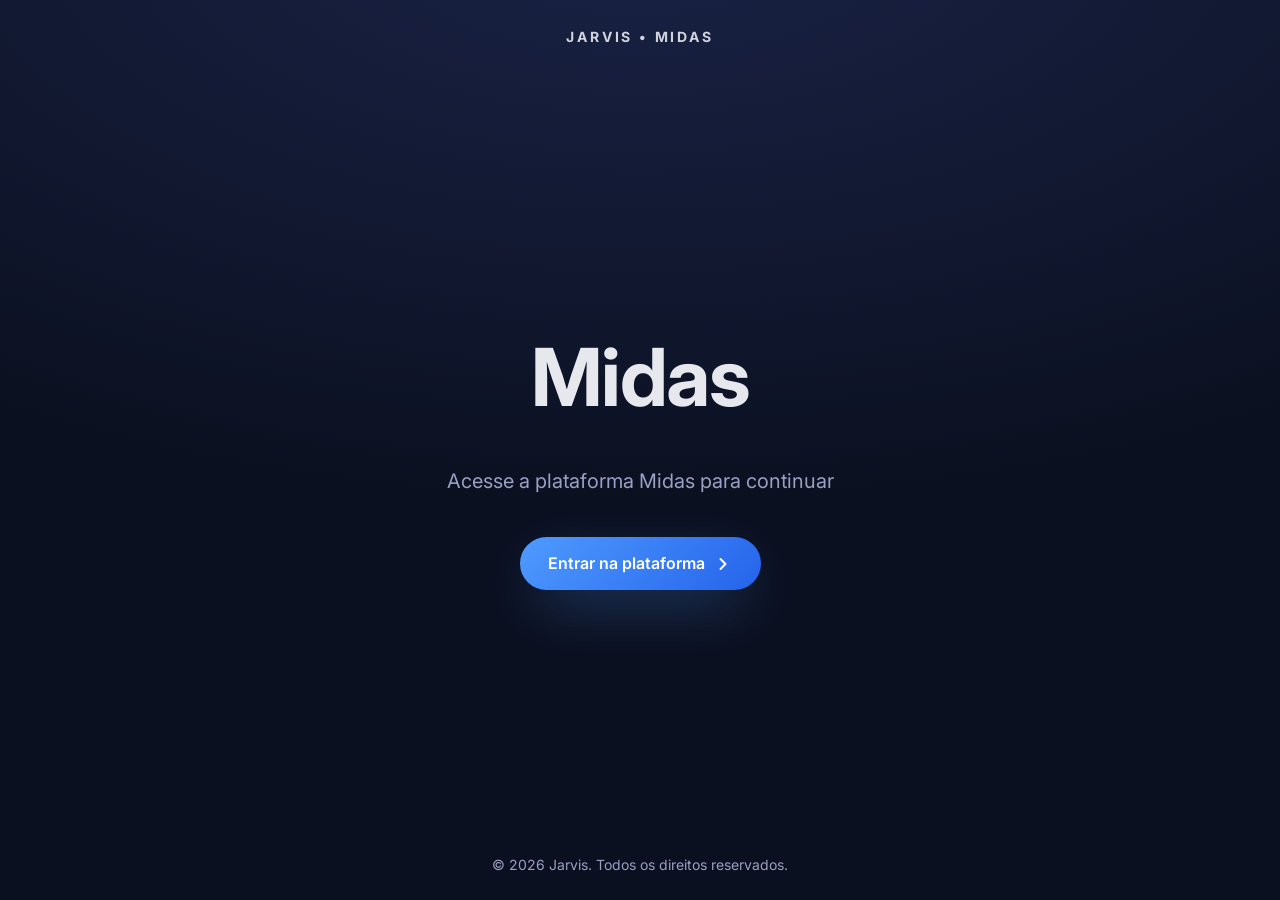
==== commit 56ff8cfd: "f" ====
--- a/index.html
+++ b/index.html
@@ -137,5 +137,4 @@
         <p>&copy; 2026 Jarvis. Todos os direitos reservados.</p>
     </footer>
 </body>
-</html>
-HTML+</html>
